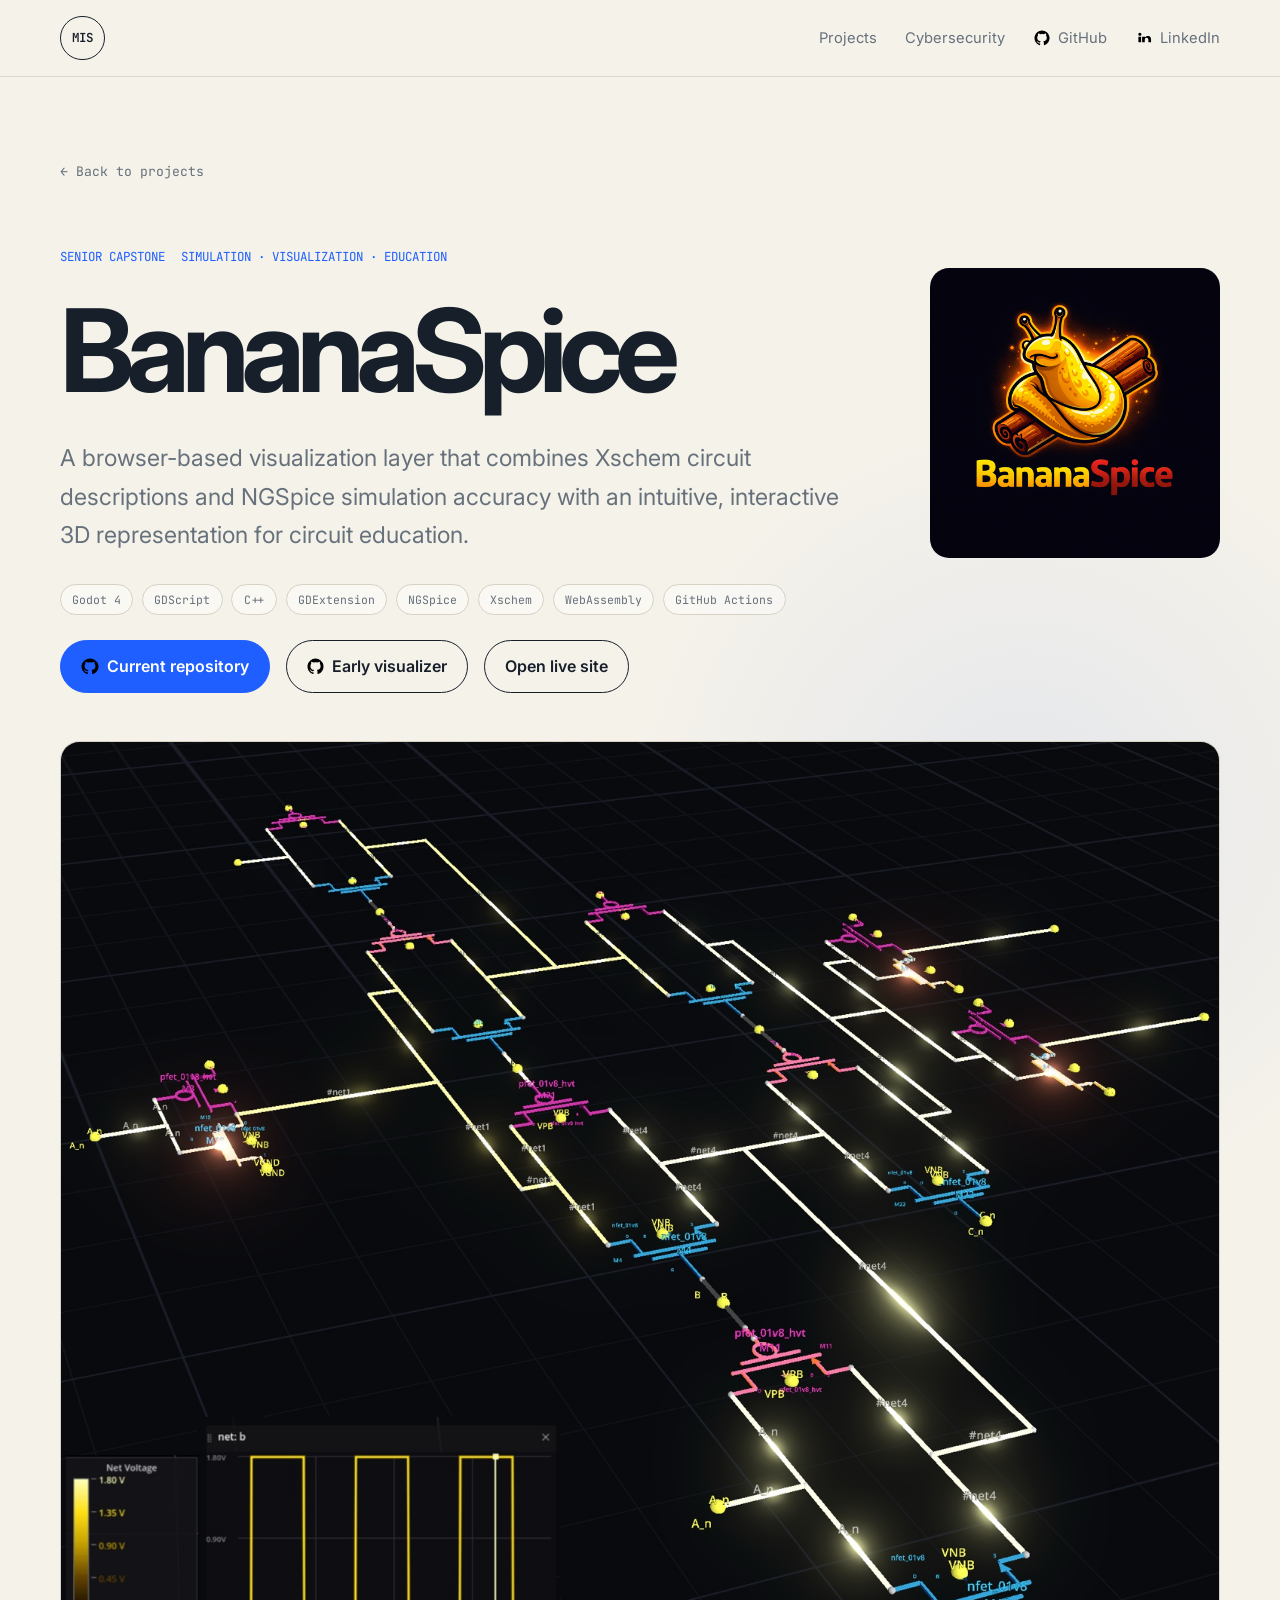
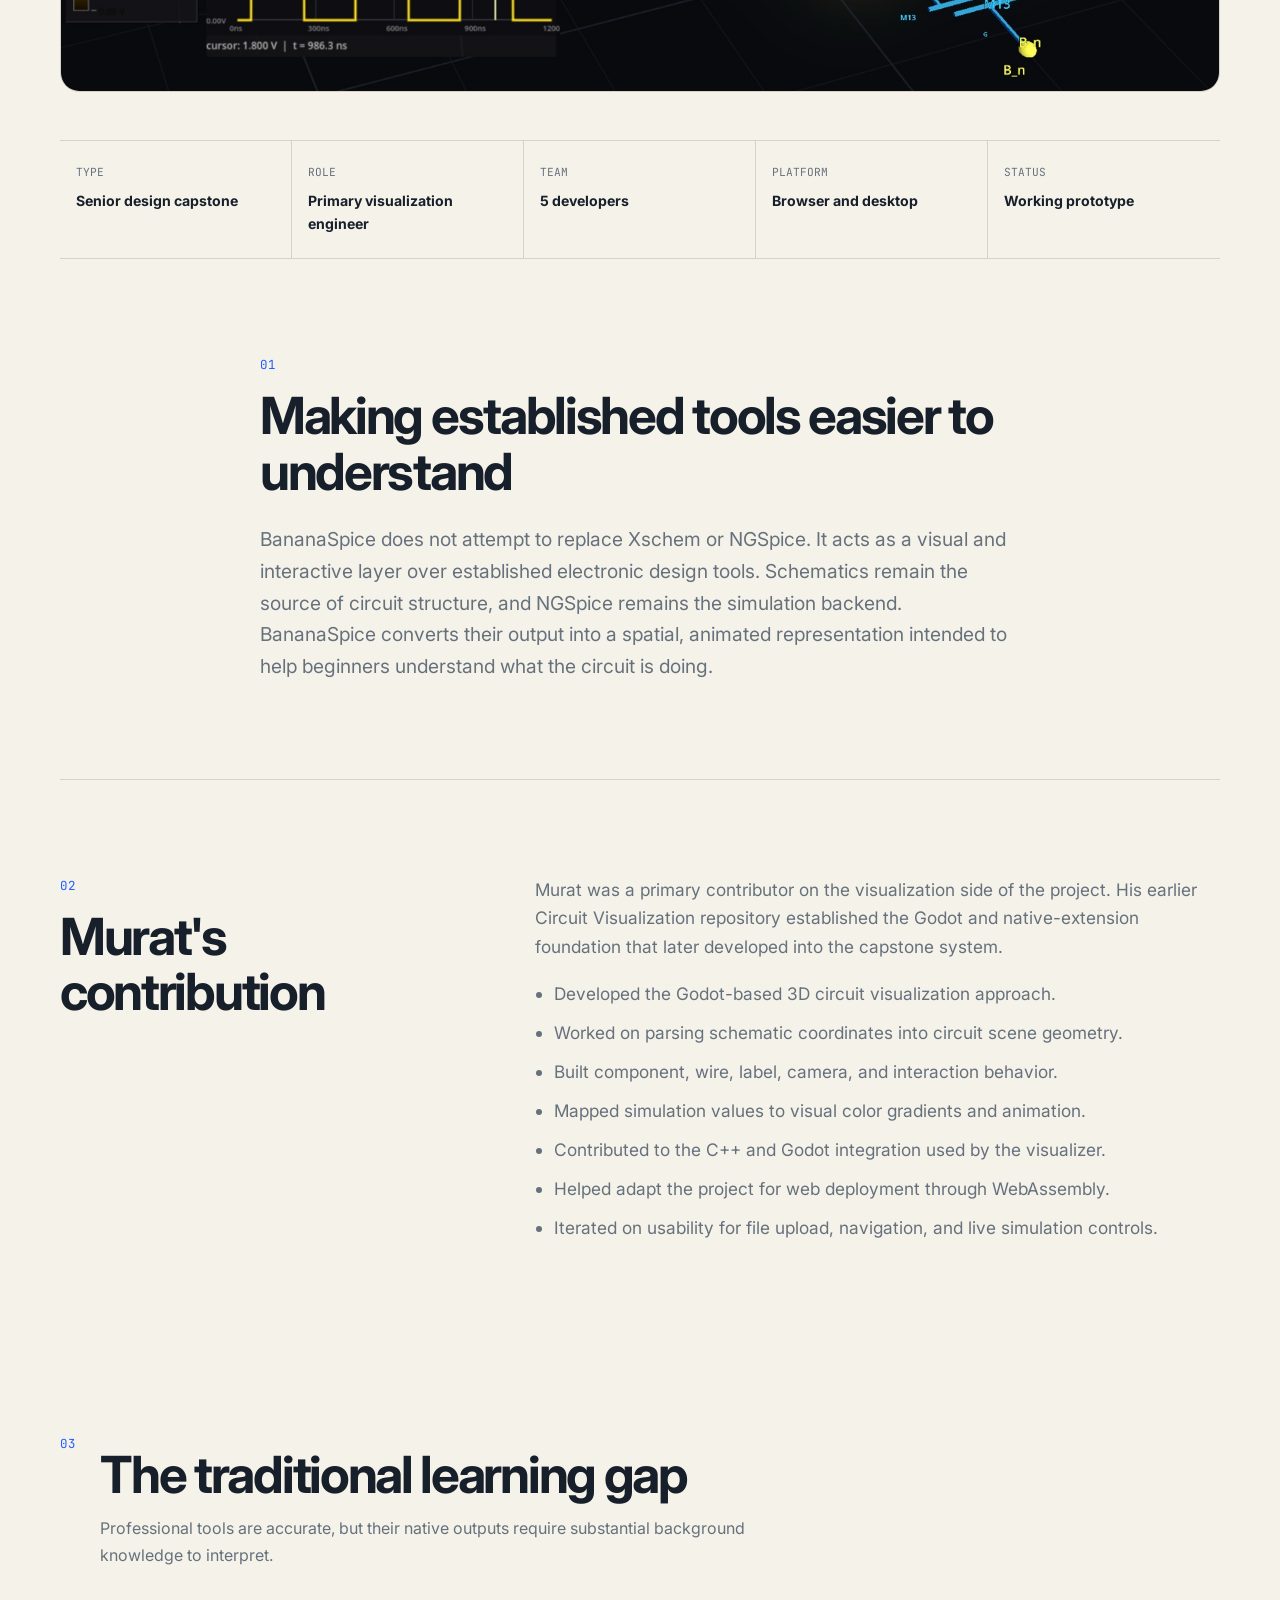
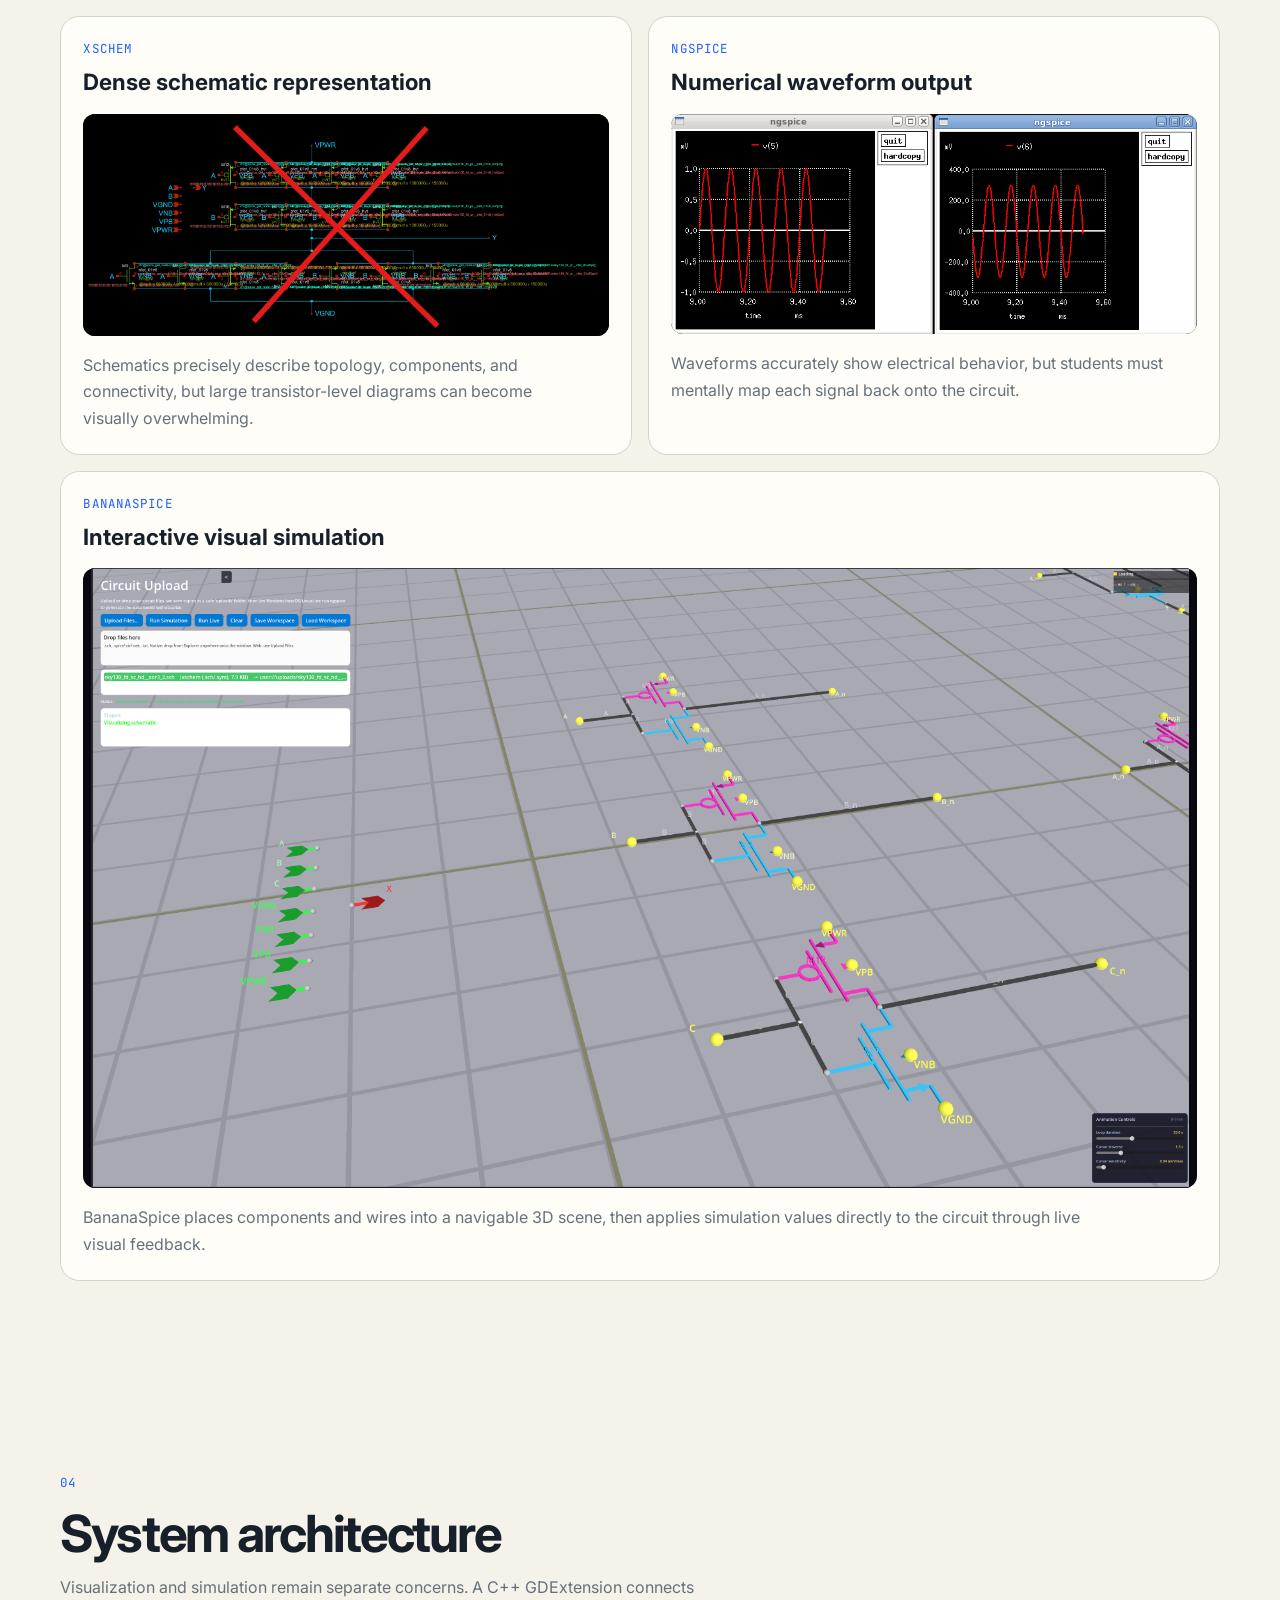
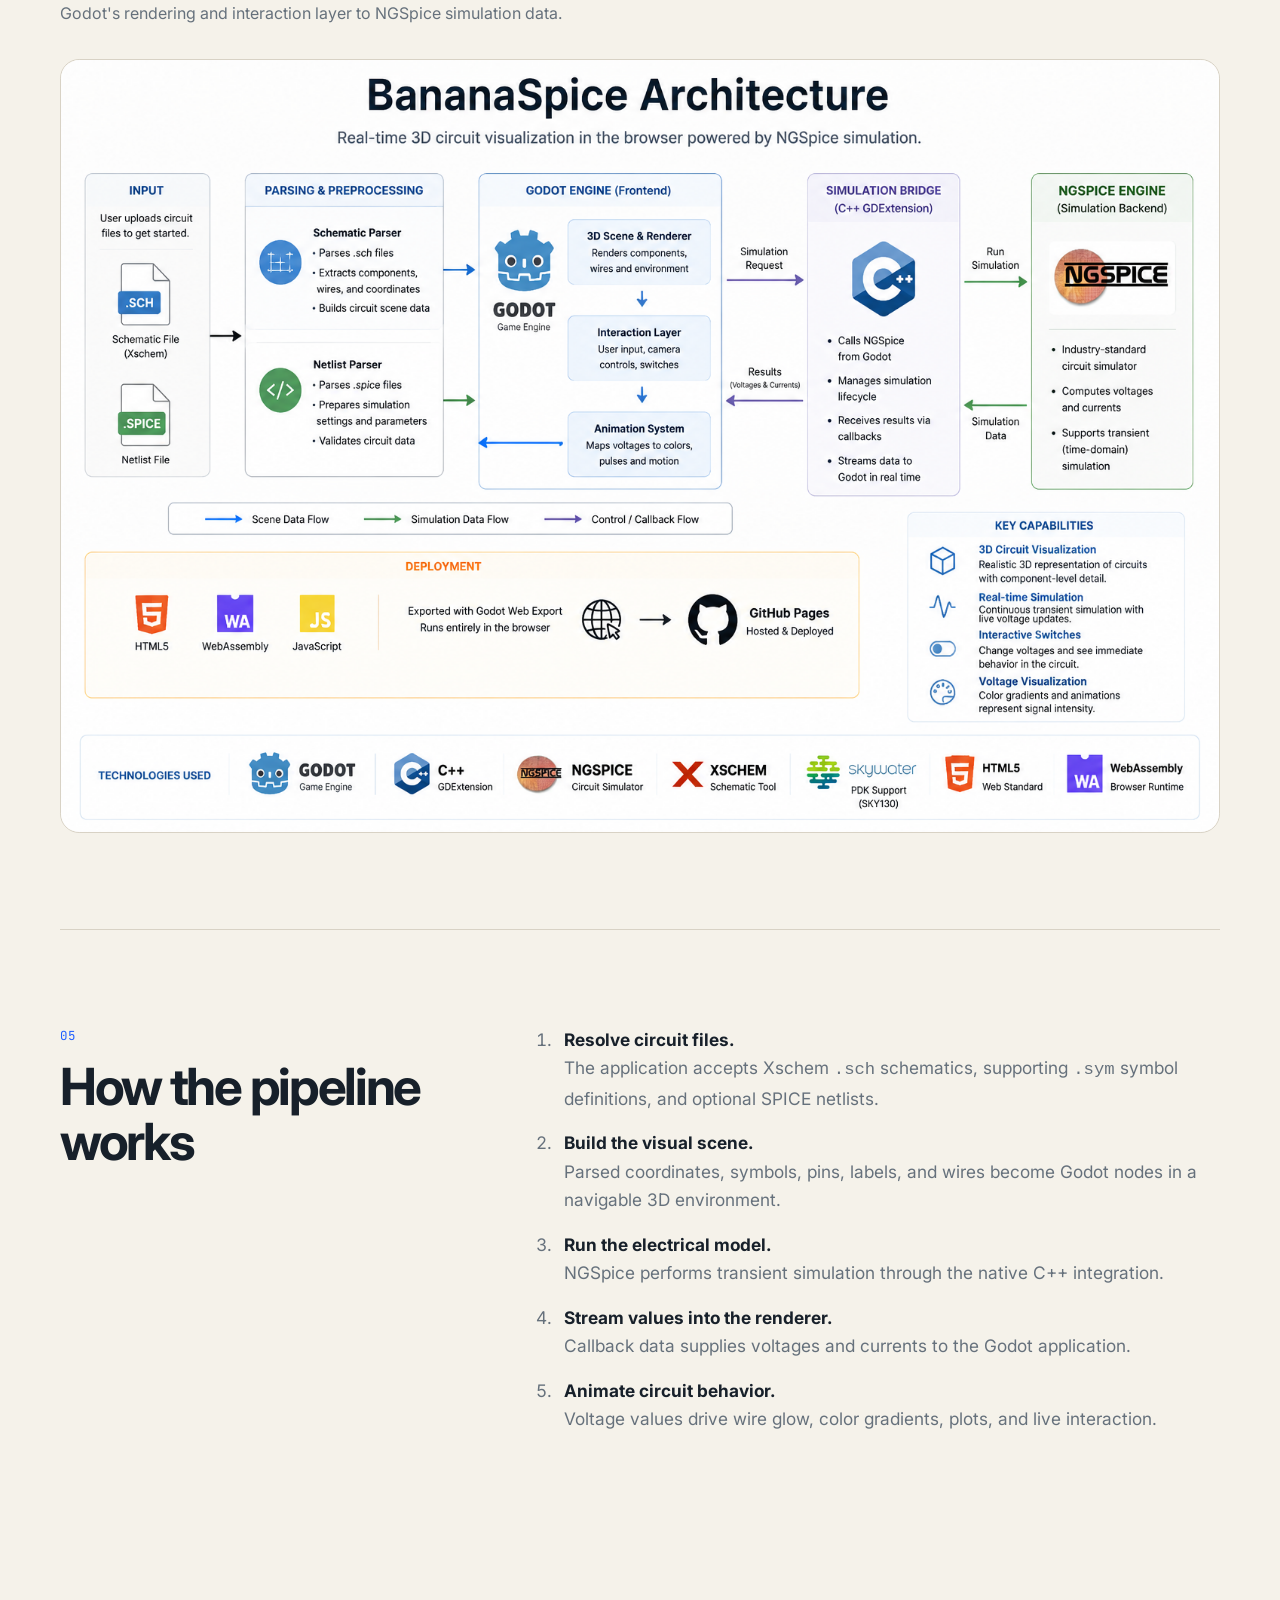
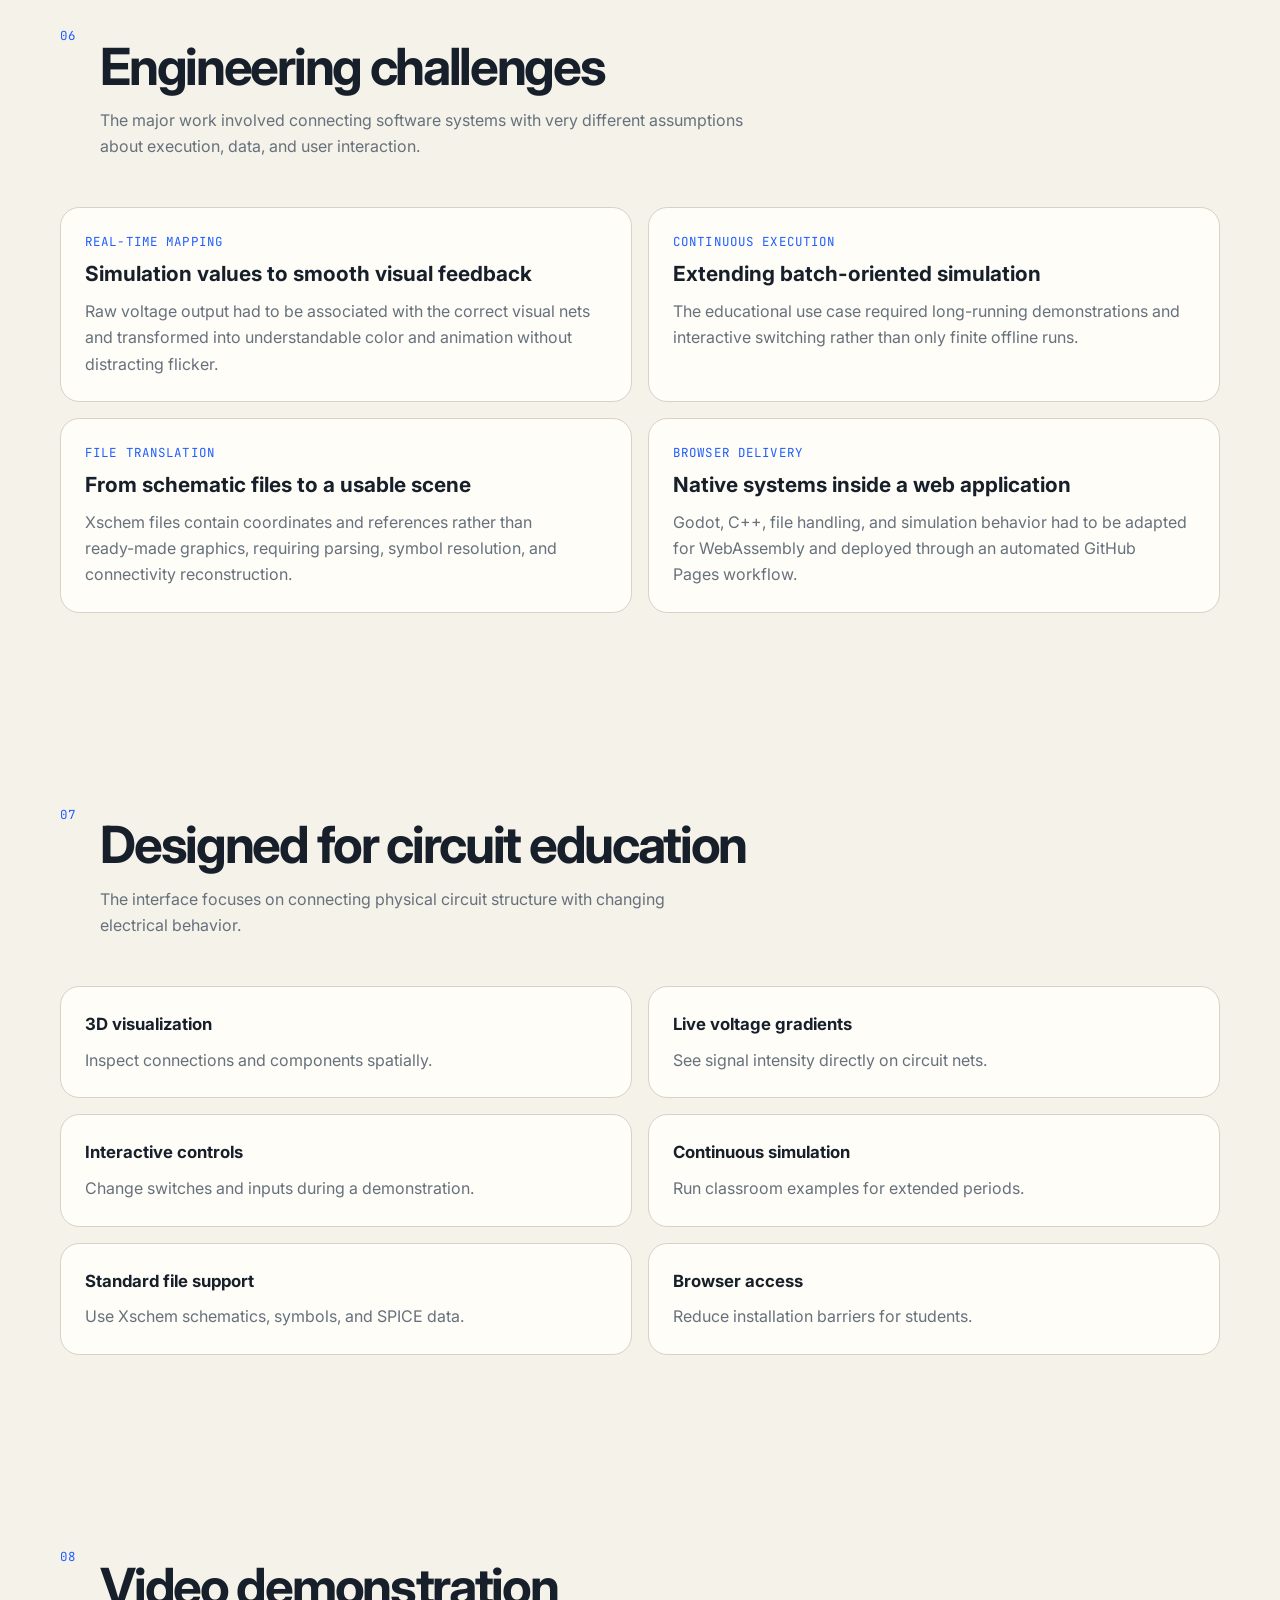
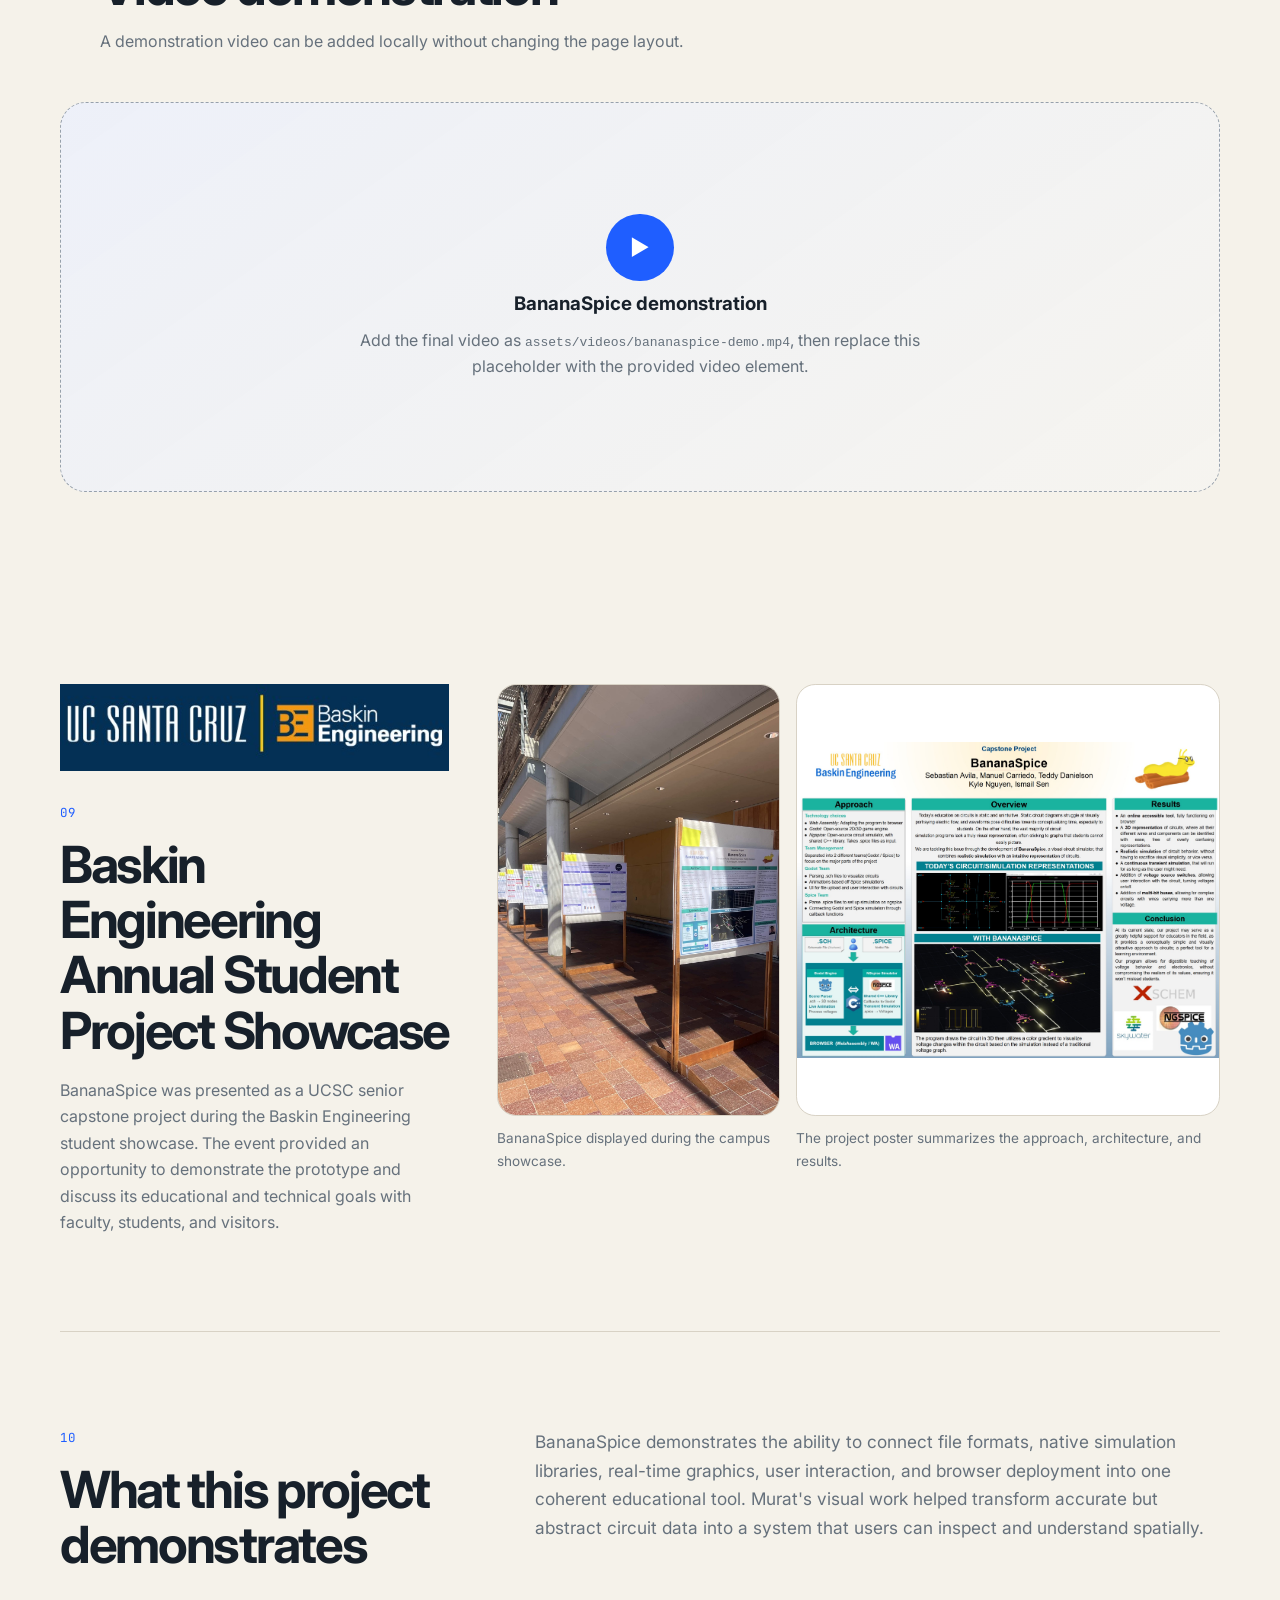
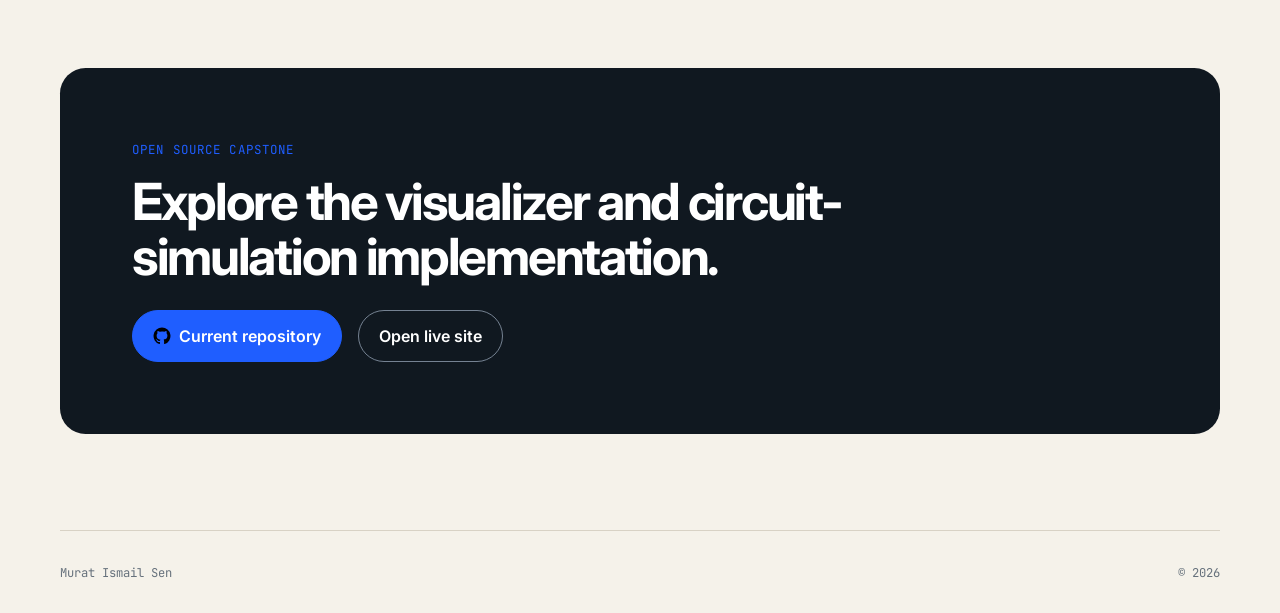
==== projects/bananaspice.html @ 5835a0b1 "Add files via upload" ====
<!DOCTYPE html>
<html lang="en">
<head>
  <meta charset="UTF-8" />
  <meta name="viewport" content="width=device-width, initial-scale=1.0" />
  <meta
    name="description"
    content="BananaSpice, a browser-based 3D circuit visualization and simulation platform developed with Godot, C++, Xschem, and NGSpice."
  />
  <title>BananaSpice | Murat Ismail Sen</title>

  <link rel="preconnect" href="https://fonts.googleapis.com" />
  <link rel="preconnect" href="https://fonts.gstatic.com" crossorigin />
  <link
    href="https://fonts.googleapis.com/css2?family=Inter:wght@400;500;600;700&family=JetBrains+Mono:wght@400;500&display=swap"
    rel="stylesheet"
  />

  <link rel="stylesheet" href="../assets/css/tokens.css" />
  <link rel="stylesheet" href="../assets/css/base.css" />
  <link rel="stylesheet" href="../assets/css/components.css" />
  <link rel="stylesheet" href="../assets/css/project.css" />
  <script src="../assets/js/main.js" defer></script>
</head>

<body>
  <header class="site-header">
    <nav class="nav container" aria-label="Primary navigation">
      <a class="brand" href="../index.html">MIS</a>
      <div class="nav-links static-links">
        <a href="../index.html#projects">Projects</a>
        <a href="cybersecurity.html">Cybersecurity</a>
        <a class="icon-link" href="https://github.com/ismilesen" target="_blank" rel="noreferrer">
          <img src="../assets/icons/github.svg" alt="" />
          <span>GitHub</span>
        </a>
        <a class="icon-link" href="https://www.linkedin.com/in/ismail-sen-361b0a310/" target="_blank" rel="noreferrer">
          <img src="../assets/icons/linkedin.svg" alt="" />
          <span>LinkedIn</span>
        </a>
      </div>
    </nav>
  </header>

  <main>
    <article>
      <header class="project-hero container">
        <a href="../index.html#projects" class="back-link">← Back to projects</a>

        <div class="project-kicker">
          <span>Senior Capstone</span>
          <span>Simulation · Visualization · Education</span>
        </div>

        <div class="banana-title-row">
          <div>
            <h1>BananaSpice</h1>
            <p class="project-lede">
              A browser-based visualization layer that combines Xschem circuit
              descriptions and NGSpice simulation accuracy with an intuitive,
              interactive 3D representation for circuit education.
            </p>
          </div>
          <img
            class="banana-logo"
            src="../assets/images/projects/bananaspice/app-logo.png"
            alt="BananaSpice application logo"
          />
        </div>

        <div class="tag-list">
          <span>Godot 4</span>
          <span>GDScript</span>
          <span>C++</span>
          <span>GDExtension</span>
          <span>NGSpice</span>
          <span>Xschem</span>
          <span>WebAssembly</span>
          <span>GitHub Actions</span>
        </div>

        <div class="project-actions">
          <a class="button button-primary icon-button" href="https://github.com/ismilesen/circuit-simulation" target="_blank" rel="noreferrer">
            <img src="../assets/icons/github.svg" alt="" />
            <span>Current repository</span>
          </a>
          <a class="button button-secondary icon-button" href="https://github.com/ismilesen/Circuit-Visualization" target="_blank" rel="noreferrer">
            <img src="../assets/icons/github.svg" alt="" />
            <span>Early visualizer</span>
          </a>
          <a class="button button-secondary" href="https://ismilesen.github.io/circuit-simulation/" target="_blank" rel="noreferrer">
            Open live site
          </a>
        </div>
      </header>

      <section class="container project-media-hero">
        <img
          class="case-study-hero-image banana-hero"
          src="../assets/images/projects/bananaspice/3d-simulation-live.jpeg"
          alt="BananaSpice rendering a complex circuit in 3D with illuminated voltage paths and a transient voltage graph"
        />
      </section>

      <section class="container metadata-strip" aria-label="Project metadata">
        <div><span>Type</span><strong>Senior design capstone</strong></div>
        <div><span>Role</span><strong>Primary visualization engineer</strong></div>
        <div><span>Team</span><strong>5 developers</strong></div>
        <div><span>Platform</span><strong>Browser and desktop</strong></div>
        <div><span>Status</span><strong>Working prototype</strong></div>
      </section>

      <section class="project-section container narrow">
        <p class="section-number">01</p>
        <h2>Making established tools easier to understand</h2>
        <p class="lead-paragraph">
          BananaSpice does not attempt to replace Xschem or NGSpice. It acts as a
          visual and interactive layer over established electronic design tools.
          Schematics remain the source of circuit structure, and NGSpice remains the
          simulation backend. BananaSpice converts their output into a spatial,
          animated representation intended to help beginners understand what the
          circuit is doing.
        </p>
      </section>

      <section class="project-section container split-section">
        <div>
          <p class="section-number">02</p>
          <h2>Murat's contribution</h2>
        </div>
        <div class="project-copy">
          <p>
            Murat was a primary contributor on the visualization side of the project.
            His earlier Circuit Visualization repository established the Godot and
            native-extension foundation that later developed into the capstone system.
          </p>
          <ul class="case-study-list">
            <li>Developed the Godot-based 3D circuit visualization approach.</li>
            <li>Worked on parsing schematic coordinates into circuit scene geometry.</li>
            <li>Built component, wire, label, camera, and interaction behavior.</li>
            <li>Mapped simulation values to visual color gradients and animation.</li>
            <li>Contributed to the C++ and Godot integration used by the visualizer.</li>
            <li>Helped adapt the project for web deployment through WebAssembly.</li>
            <li>Iterated on usability for file upload, navigation, and live simulation controls.</li>
          </ul>
        </div>
      </section>

      <section class="project-section container">
        <div class="section-heading">
          <p class="section-number">03</p>
          <div>
            <h2>The traditional learning gap</h2>
            <p class="section-summary">
              Professional tools are accurate, but their native outputs require
              substantial background knowledge to interpret.
            </p>
          </div>
        </div>

        <div class="comparison-grid">
          <article class="comparison-card">
            <p class="mono-label">Xschem</p>
            <h3>Dense schematic representation</h3>
            <img
              src="../assets/images/projects/bananaspice/xschem-comparison.jpg"
              alt="A dense Xschem transistor-level schematic crossed out to represent its difficulty for beginners"
            />
            <p>
              Schematics precisely describe topology, components, and connectivity,
              but large transistor-level diagrams can become visually overwhelming.
            </p>
          </article>

          <article class="comparison-card">
            <p class="mono-label">NGSpice</p>
            <h3>Numerical waveform output</h3>
            <img
              src="../assets/images/projects/bananaspice/ngspice-waveforms.png"
              alt="Traditional NGSpice transient waveform graphs"
            />
            <p>
              Waveforms accurately show electrical behavior, but students must mentally
              map each signal back onto the circuit.
            </p>
          </article>

          <article class="comparison-card comparison-card-wide">
            <p class="mono-label">BananaSpice</p>
            <h3>Interactive visual simulation</h3>
            <img
              src="../assets/images/projects/bananaspice/bananaspice-light-mode.png"
              alt="BananaSpice browser interface displaying a 3D transistor circuit with upload and animation controls"
            />
            <p>
              BananaSpice places components and wires into a navigable 3D scene, then
              applies simulation values directly to the circuit through live visual feedback.
            </p>
          </article>
        </div>
      </section>

      <section class="project-section container">
        <p class="section-number">04</p>
        <h2>System architecture</h2>
        <p class="section-summary">
          Visualization and simulation remain separate concerns. A C++ GDExtension
          connects Godot's rendering and interaction layer to NGSpice simulation data.
        </p>
        <img
          class="content-image architecture-image"
          src="../assets/images/projects/bananaspice/architecture.png"
          alt="BananaSpice architecture showing schematic and netlist parsing, Godot rendering, a C++ simulation bridge, NGSpice, and WebAssembly deployment"
        />
      </section>

      <section class="project-section container split-section">
        <div>
          <p class="section-number">05</p>
          <h2>How the pipeline works</h2>
        </div>
        <div class="project-copy">
          <ol class="numbered-flow">
            <li>
              <strong>Resolve circuit files.</strong>
              The application accepts Xschem <code>.sch</code> schematics, supporting
              <code>.sym</code> symbol definitions, and optional SPICE netlists.
            </li>
            <li>
              <strong>Build the visual scene.</strong>
              Parsed coordinates, symbols, pins, labels, and wires become Godot nodes
              in a navigable 3D environment.
            </li>
            <li>
              <strong>Run the electrical model.</strong>
              NGSpice performs transient simulation through the native C++ integration.
            </li>
            <li>
              <strong>Stream values into the renderer.</strong>
              Callback data supplies voltages and currents to the Godot application.
            </li>
            <li>
              <strong>Animate circuit behavior.</strong>
              Voltage values drive wire glow, color gradients, plots, and live interaction.
            </li>
          </ol>
        </div>
      </section>

      <section class="project-section container">
        <div class="section-heading">
          <p class="section-number">06</p>
          <div>
            <h2>Engineering challenges</h2>
            <p class="section-summary">
              The major work involved connecting software systems with very different
              assumptions about execution, data, and user interaction.
            </p>
          </div>
        </div>

        <div class="challenge-grid">
          <article>
            <p class="mono-label">Real-time mapping</p>
            <h3>Simulation values to smooth visual feedback</h3>
            <p>
              Raw voltage output had to be associated with the correct visual nets and
              transformed into understandable color and animation without distracting flicker.
            </p>
          </article>
          <article>
            <p class="mono-label">Continuous execution</p>
            <h3>Extending batch-oriented simulation</h3>
            <p>
              The educational use case required long-running demonstrations and
              interactive switching rather than only finite offline runs.
            </p>
          </article>
          <article>
            <p class="mono-label">File translation</p>
            <h3>From schematic files to a usable scene</h3>
            <p>
              Xschem files contain coordinates and references rather than ready-made
              graphics, requiring parsing, symbol resolution, and connectivity reconstruction.
            </p>
          </article>
          <article>
            <p class="mono-label">Browser delivery</p>
            <h3>Native systems inside a web application</h3>
            <p>
              Godot, C++, file handling, and simulation behavior had to be adapted for
              WebAssembly and deployed through an automated GitHub Pages workflow.
            </p>
          </article>
        </div>
      </section>

      <section class="project-section container">
        <div class="section-heading">
          <p class="section-number">07</p>
          <div>
            <h2>Designed for circuit education</h2>
            <p class="section-summary">
              The interface focuses on connecting physical circuit structure with
              changing electrical behavior.
            </p>
          </div>
        </div>

        <div class="result-grid">
          <article><strong>3D visualization</strong><span>Inspect connections and components spatially.</span></article>
          <article><strong>Live voltage gradients</strong><span>See signal intensity directly on circuit nets.</span></article>
          <article><strong>Interactive controls</strong><span>Change switches and inputs during a demonstration.</span></article>
          <article><strong>Continuous simulation</strong><span>Run classroom examples for extended periods.</span></article>
          <article><strong>Standard file support</strong><span>Use Xschem schematics, symbols, and SPICE data.</span></article>
          <article><strong>Browser access</strong><span>Reduce installation barriers for students.</span></article>
        </div>
      </section>

      <section class="project-section container">
        <div class="section-heading">
          <p class="section-number">08</p>
          <div>
            <h2>Video demonstration</h2>
            <p class="section-summary">
              A demonstration video can be added locally without changing the page layout.
            </p>
          </div>
        </div>

        <div class="video-placeholder" role="group" aria-label="Video demonstration placeholder">
          <span class="video-play" aria-hidden="true">▶</span>
          <h3>BananaSpice demonstration</h3>
          <p>
            Add the final video as
            <code>assets/videos/bananaspice-demo.mp4</code>, then replace this placeholder
            with the provided video element.
          </p>
        </div>
      </section>

      <section class="project-section container">
        <div class="showcase-layout">
          <div class="showcase-copy">
            <img
              class="baskin-logo"
              src="../assets/images/projects/bananaspice/baskin-engineering-logo.jpg"
              alt="UC Santa Cruz Baskin Engineering logo"
            />
            <p class="section-number">09</p>
            <h2>Baskin Engineering Annual Student Project Showcase</h2>
            <p>
              BananaSpice was presented as a UCSC senior capstone project during the
              Baskin Engineering student showcase. The event provided an opportunity
              to demonstrate the prototype and discuss its educational and technical
              goals with faculty, students, and visitors.
            </p>
          </div>

          <div class="showcase-gallery">
            <figure>
              <img
                src="../assets/images/projects/bananaspice/showcase-event.jpeg"
                alt="BananaSpice poster displayed at the Baskin Engineering Annual Student Project Showcase"
              />
              <figcaption>BananaSpice displayed during the campus showcase.</figcaption>
            </figure>
            <figure>
              <img
                src="../assets/images/projects/bananaspice/project-poster.jpg"
                alt="BananaSpice senior capstone project poster"
              />
              <figcaption>The project poster summarizes the approach, architecture, and results.</figcaption>
            </figure>
          </div>
        </div>
      </section>

      <section class="project-section container split-section">
        <div>
          <p class="section-number">10</p>
          <h2>What this project demonstrates</h2>
        </div>
        <div class="project-copy">
          <p>
            BananaSpice demonstrates the ability to connect file formats, native
            simulation libraries, real-time graphics, user interaction, and browser
            deployment into one coherent educational tool. Murat's visual work helped
            transform accurate but abstract circuit data into a system that users can
            inspect and understand spatially.
          </p>
        </div>
      </section>

      <section class="project-footer-cta container">
        <p class="mono-label">Open source capstone</p>
        <h2>Explore the visualizer and circuit-simulation implementation.</h2>
        <div class="project-actions">
          <a class="button button-primary icon-button" href="https://github.com/ismilesen/circuit-simulation" target="_blank" rel="noreferrer">
            <img src="../assets/icons/github.svg" alt="" />
            <span>Current repository</span>
          </a>
          <a class="button button-outline-light" href="https://ismilesen.github.io/circuit-simulation/" target="_blank" rel="noreferrer">
            Open live site
          </a>
        </div>
      </section>
    </article>
  </main>

  <footer class="footer container">
    <p>Murat Ismail Sen</p>
    <p id="copyright"></p>
  </footer>
</body>
</html>
---- assets/css/tokens.css ----
:root {
  --color-bg: #f5f2ea;
  --color-surface: #fffdf8;
  --color-surface-dark: #101820;
  --color-text: #17202a;
  --color-muted: #66717c;
  --color-border: #d8d2c5;
  --color-accent: #1f5eff;
  --color-accent-soft: #dfe8ff;
  --color-success: #79f2c0;

  --font-sans: "Inter", sans-serif;
  --font-mono: "JetBrains Mono", monospace;

  --space-1: 0.5rem;
  --space-2: 0.75rem;
  --space-3: 1rem;
  --space-4: 1.5rem;
  --space-5: 2rem;
  --space-6: 3rem;
  --space-7: 4.5rem;
  --space-8: 7rem;

  --radius-small: 0.75rem;
  --radius-medium: 1.2rem;
  --radius-large: 1.6rem;
  --radius-pill: 999px;

  --shadow-soft: 0 25px 70px rgba(16, 24, 32, 0.14);
  --max-width: 1160px;
  --content-width: 760px;
}
---- assets/css/base.css ----
* {
  box-sizing: border-box;
  margin: 0;
  padding: 0;
}

html {
  scroll-behavior: smooth;
}

body {
  background:
    radial-gradient(circle at 80% 8%, rgba(31, 94, 255, 0.08), transparent 25rem),
    var(--color-bg);
  color: var(--color-text);
  font-family: var(--font-sans);
  line-height: 1.65;
}

img {
  display: block;
  max-width: 100%;
}

a {
  color: inherit;
  text-decoration: none;
}

button {
  color: inherit;
  font: inherit;
}

.container {
  width: min(calc(100% - 2rem), var(--max-width));
  margin-inline: auto;
}

.narrow {
  max-width: var(--content-width);
}

.section {
  padding-block: var(--space-8);
  scroll-margin-top: 5rem;
}

h1,
h2,
h3 {
  line-height: 1.08;
}

h2 {
  font-size: clamp(2rem, 4vw, 3.4rem);
  letter-spacing: -0.045em;
}

p {
  text-wrap: pretty;
}

@media (max-width: 650px) {
  .section {
    padding-block: 5rem;
  }
}
---- assets/css/components.css ----
.site-header {
  position: sticky;
  top: 0;
  z-index: 100;
  border-bottom: 1px solid rgba(216, 210, 197, 0.8);
  background: rgba(245, 242, 234, 0.9);
  backdrop-filter: blur(16px);
}

.nav {
  min-height: 4.75rem;
  display: flex;
  align-items: center;
  justify-content: space-between;
}

.brand {
  display: grid;
  width: 2.8rem;
  height: 2.8rem;
  place-items: center;
  border: 1px solid var(--color-text);
  border-radius: 50%;
  font-family: var(--font-mono);
  font-size: 0.78rem;
  font-weight: 600;
}

.nav-links {
  display: flex;
  align-items: center;
  gap: 1.8rem;
  color: var(--color-muted);
  font-size: 0.92rem;
}

.nav-links a,
.profile-links a,
.text-link {
  transition: color 160ms ease;
}

.nav-links a:hover,
.profile-links a:hover,
.text-link:hover {
  color: var(--color-accent);
}

.nav-toggle {
  display: none;
  border: 0;
  background: transparent;
  cursor: pointer;
}

.nav-toggle span {
  display: block;
  width: 1.5rem;
  height: 2px;
  margin: 0.35rem;
  background: var(--color-text);
}

.button {
  min-height: 3rem;
  display: inline-flex;
  align-items: center;
  justify-content: center;
  border: 1px solid var(--color-border);
  border-radius: var(--radius-pill);
  padding: 0.75rem 1.25rem;
  font-weight: 600;
  transition: transform 160ms ease, background 160ms ease;
}

.button:hover {
  transform: translateY(-2px);
}

.button-primary {
  border-color: var(--color-accent);
  background: var(--color-accent);
  color: white;
}

.button-secondary {
  border-color: var(--color-text);
}

.button-light {
  border-color: white;
  background: white;
  color: var(--color-surface-dark);
}

.button-outline-light {
  border-color: #758292;
  color: white;
}

.section-heading {
  display: flex;
  align-items: flex-start;
  gap: var(--space-4);
  margin-bottom: var(--space-6);
}

.section-number,
.eyebrow,
.mono-label {
  color: var(--color-accent);
  font-family: var(--font-mono);
  font-size: 0.78rem;
  letter-spacing: 0.09em;
  text-transform: uppercase;
}

.section-number.light {
  color: #79a0ff;
}

.section-summary {
  max-width: 660px;
  margin-top: 0.8rem;
  color: var(--color-muted);
}

.tag-list {
  display: flex;
  flex-wrap: wrap;
  gap: 0.55rem;
}

.tag-list span {
  border: 1px solid var(--color-border);
  border-radius: var(--radius-pill);
  padding: 0.32rem 0.7rem;
  background: rgba(255,255,255,0.4);
  color: var(--color-muted);
  font-family: var(--font-mono);
  font-size: 0.72rem;
}

.footer {
  display: flex;
  justify-content: space-between;
  gap: 1rem;
  border-top: 1px solid var(--color-border);
  padding-block: 2rem;
  color: var(--color-muted);
  font-family: var(--font-mono);
  font-size: 0.76rem;
}

@media (max-width: 650px) {
  .nav-toggle {
    display: block;
  }

  .nav-links:not(.static-links) {
    position: absolute;
    top: 4.75rem;
    right: 1rem;
    left: 1rem;
    display: none;
    flex-direction: column;
    align-items: stretch;
    border: 1px solid var(--color-border);
    border-radius: 1rem;
    background: var(--color-surface);
    padding: 1rem;
    box-shadow: var(--shadow-soft);
  }

  .nav-links.open {
    display: flex;
  }

  .static-links {
    gap: 1rem;
    font-size: 0.8rem;
  }

  .footer {
    flex-direction: column;
  }
}

.icon-link,
.icon-button {
  display: inline-flex;
  align-items: center;
  gap: 0.5rem;
}

.icon-link img,
.icon-button img {
  width: 1rem;
  height: 1rem;
}

.icon-button img {
  width: 1.1rem;
  height: 1.1rem;
}
---- assets/css/project.css ----
.project-hero {
  padding-block: 5rem 3rem;
}

.back-link {
  color: var(--color-muted);
  font-family: var(--font-mono);
  font-size: 0.82rem;
}

.project-kicker {
  display: flex;
  gap: 1rem;
  margin-top: 4rem;
  color: var(--color-accent);
  font-family: var(--font-mono);
  font-size: 0.78rem;
  text-transform: uppercase;
}

.project-hero h1 {
  max-width: 900px;
  margin-top: 1rem;
  font-size: clamp(3.5rem, 9vw, 7.5rem);
  letter-spacing: -0.07em;
}

.project-lede {
  max-width: 780px;
  margin-top: 1.7rem;
  color: var(--color-muted);
  font-size: clamp(1.1rem, 2.4vw, 1.45rem);
}

.project-hero .tag-list,
.project-actions {
  margin-top: 1.6rem;
}

.project-actions {
  display: flex;
  flex-wrap: wrap;
  gap: 1rem;
}

.project-media-hero {
  padding-bottom: 3rem;
}

.media-placeholder {
  min-height: 520px;
  display: grid;
  place-content: center;
  gap: 0.5rem;
  border-radius: var(--radius-large);
  background: linear-gradient(145deg, rgba(31,94,255,0.95), rgba(16,24,32,0.97));
  color: white;
  text-align: center;
}

.media-placeholder span {
  color: #b9c4cf;
  font-family: var(--font-mono);
  font-size: 0.76rem;
}

.metadata-strip {
  display: grid;
  grid-template-columns: repeat(5, 1fr);
  border-top: 1px solid var(--color-border);
  border-bottom: 1px solid var(--color-border);
}

.metadata-strip div {
  padding: 1.4rem 1rem;
  border-right: 1px solid var(--color-border);
}

.metadata-strip div:last-child {
  border-right: 0;
}

.metadata-strip span {
  display: block;
  color: var(--color-muted);
  font-family: var(--font-mono);
  font-size: 0.7rem;
  text-transform: uppercase;
}

.metadata-strip strong {
  display: block;
  margin-top: 0.45rem;
  font-size: 0.88rem;
}

.project-section {
  padding-block: 6rem;
}

.project-section h2 {
  margin-top: 0.8rem;
}

.lead-paragraph {
  margin-top: 1.6rem;
  color: var(--color-muted);
  font-size: 1.2rem;
}

.split-section {
  display: grid;
  grid-template-columns: 0.75fr 1.25fr;
  gap: 4rem;
  border-top: 1px solid var(--color-border);
}

.project-copy {
  color: var(--color-muted);
  font-size: 1.08rem;
}

.diagram-placeholder {
  display: flex;
  align-items: center;
  justify-content: center;
  gap: 1.5rem;
  min-height: 260px;
  margin-top: 2rem;
  border: 1px solid var(--color-border);
  border-radius: var(--radius-medium);
  background: var(--color-surface);
}

.diagram-placeholder span {
  border: 1px solid var(--color-border);
  border-radius: var(--radius-small);
  padding: 1rem 1.3rem;
  background: white;
  font-family: var(--font-mono);
  font-size: 0.8rem;
}

.diagram-placeholder i {
  color: var(--color-accent);
  font-style: normal;
}

.gallery-grid {
  display: grid;
  grid-template-columns: repeat(2, 1fr);
  gap: 1rem;
}

.gallery-placeholder {
  min-height: 320px;
  display: grid;
  place-items: center;
  border-radius: var(--radius-medium);
  background: #e7e2d7;
  color: var(--color-muted);
  font-family: var(--font-mono);
}

.gallery-grid figcaption {
  margin-top: 0.8rem;
  color: var(--color-muted);
  font-size: 0.88rem;
}

.challenge-list {
  display: grid;
  gap: 1rem;
}

.challenge-list article {
  border: 1px solid var(--color-border);
  border-radius: var(--radius-medium);
  background: var(--color-surface);
  padding: 1.6rem;
}

.challenge-list h3 {
  margin-top: 0.7rem;
  font-size: 1.35rem;
}

.challenge-list article > p:last-child {
  margin-top: 0.7rem;
  color: var(--color-muted);
}

.project-footer-cta {
  margin-bottom: 6rem;
  border-radius: var(--radius-large);
  background: var(--color-surface-dark);
  color: white;
  padding: clamp(2rem, 6vw, 4.5rem);
}

.project-footer-cta h2 {
  max-width: 720px;
  margin: 0.8rem 0 1.6rem;
}

@media (max-width: 800px) {
  .metadata-strip {
    grid-template-columns: repeat(2, 1fr);
  }

  .metadata-strip div {
    border-bottom: 1px solid var(--color-border);
  }

  .split-section,
  .gallery-grid {
    grid-template-columns: 1fr;
  }

  .media-placeholder {
    min-height: 360px;
  }
}

@media (max-width: 520px) {
  .metadata-strip {
    grid-template-columns: 1fr;
  }

  .diagram-placeholder {
    flex-direction: column;
  }

  .diagram-placeholder i {
    transform: rotate(90deg);
  }
}

.case-study-hero-image,
.content-image,
.gallery-image {
  width: 100%;
  border: 1px solid var(--color-border);
  border-radius: var(--radius-medium);
  background: var(--color-surface);
}

.case-study-hero-image {
  max-height: 620px;
  object-fit: contain;
  padding: 1.5rem;
}

.content-image {
  margin-top: 2rem;
}

.compact-image {
  margin-top: 0;
}

.gallery-image {
  aspect-ratio: 16 / 10;
  object-fit: contain;
}

.image-caption {
  max-width: 780px;
  margin-top: 1rem;
  color: var(--color-muted);
  font-size: 0.9rem;
}

.case-study-list {
  margin-top: 1.2rem;
  padding-left: 1.2rem;
}

.case-study-list li + li {
  margin-top: 0.65rem;
}

.branding-section {
  display: grid;
  grid-template-columns: 1fr minmax(240px, 420px);
  align-items: center;
  gap: 3rem;
  border-top: 1px solid var(--color-border);
}

.brand-image {
  width: 100%;
  border: 1px solid var(--color-border);
  border-radius: var(--radius-medium);
  background: var(--color-surface);
  object-fit: contain;
}

.gallery-image {
  background: #e9edf2;
  padding: 0.75rem;
  box-shadow: 0 18px 45px rgba(16, 24, 32, 0.1);
}

@media (max-width: 800px) {
  .branding-section {
    grid-template-columns: 1fr;
  }
}

.living-world-hero{max-height:none;padding:0;object-fit:cover}.research-grid{display:grid;grid-template-columns:repeat(3,1fr);gap:1rem}.research-grid article{min-height:180px;border:1px solid var(--color-border);border-radius:var(--radius-medium);background:var(--color-surface);padding:1.5rem}.research-grid span{color:var(--color-accent);font-family:var(--font-mono);font-size:.75rem}.research-grid p{margin-top:1rem;font-size:1.05rem}.pipeline{display:flex;align-items:stretch;gap:.75rem;margin-top:2rem;overflow-x:auto;padding-bottom:.5rem}.pipeline>span{align-self:center;color:var(--color-accent);font-size:1.4rem}.pipeline-node{min-width:150px;display:grid;place-content:center;border:1px solid var(--color-border);border-radius:var(--radius-small);background:var(--color-surface);padding:1.1rem;text-align:center;font-family:var(--font-mono);font-size:.78rem}.pipeline-node-wide{min-width:260px}.pipeline-node small{display:block;margin-top:.55rem;color:var(--color-muted);font-family:var(--font-sans);line-height:1.45}.single-feature-figure figcaption,.sequence-grid figcaption{margin-top:.8rem;color:var(--color-muted);font-size:.88rem}.sequence-grid{display:grid;grid-template-columns:repeat(3,1fr);gap:1rem}.sequence-grid img{width:100%;height:100%;max-height:460px;object-fit:cover;object-position:top;border:1px solid var(--color-border);border-radius:var(--radius-medium);background:var(--color-surface)}@media(max-width:900px){.research-grid{grid-template-columns:repeat(2,1fr)}.sequence-grid{grid-template-columns:1fr}.sequence-grid img{max-height:none}}@media(max-width:600px){.research-grid{grid-template-columns:1fr}}

.banana-title-row {
  display: grid;
  grid-template-columns: minmax(0, 1fr) minmax(180px, 290px);
  align-items: center;
  gap: 2.5rem;
}

.banana-logo {
  width: 100%;
  border-radius: var(--radius-medium);
  background: #05040d;
}

.banana-hero {
  max-height: none;
  padding: 0;
  object-fit: cover;
}

.comparison-grid {
  display: grid;
  grid-template-columns: repeat(2, 1fr);
  gap: 1rem;
}

.comparison-card {
  border: 1px solid var(--color-border);
  border-radius: var(--radius-medium);
  background: var(--color-surface);
  padding: 1.4rem;
}

.comparison-card-wide {
  grid-column: 1 / -1;
}

.comparison-card h3 {
  margin-top: 0.65rem;
  font-size: 1.4rem;
}

.comparison-card img {
  width: 100%;
  max-height: 420px;
  margin-top: 1.2rem;
  border-radius: var(--radius-small);
  object-fit: contain;
  background: #08090e;
}

.comparison-card-wide img {
  max-height: 620px;
}

.comparison-card > p:last-child {
  margin-top: 1rem;
  color: var(--color-muted);
}

.architecture-image {
  padding: 0;
  background: white;
}

.numbered-flow {
  display: grid;
  gap: 1rem;
  padding-left: 1.4rem;
}

.numbered-flow li {
  padding-left: 0.4rem;
}

.numbered-flow strong {
  display: block;
  color: var(--color-text);
}

.challenge-grid,
.result-grid {
  display: grid;
  grid-template-columns: repeat(2, 1fr);
  gap: 1rem;
}

.challenge-grid article,
.result-grid article {
  border: 1px solid var(--color-border);
  border-radius: var(--radius-medium);
  background: var(--color-surface);
  padding: 1.5rem;
}

.challenge-grid h3 {
  margin-top: 0.65rem;
  font-size: 1.3rem;
}

.challenge-grid article > p:last-child {
  margin-top: 0.75rem;
  color: var(--color-muted);
}

.result-grid article {
  display: grid;
  gap: 0.5rem;
}

.result-grid strong {
  font-size: 1.05rem;
}

.result-grid span {
  color: var(--color-muted);
}

.video-placeholder {
  min-height: 390px;
  display: grid;
  place-content: center;
  justify-items: center;
  gap: 0.8rem;
  border: 1px dashed #97a1ac;
  border-radius: var(--radius-large);
  background:
    linear-gradient(145deg, rgba(31, 94, 255, 0.08), rgba(16, 24, 32, 0.04)),
    var(--color-surface);
  padding: 2rem;
  text-align: center;
}

.video-placeholder p {
  max-width: 620px;
  color: var(--color-muted);
}

.video-play {
  display: grid;
  width: 4.2rem;
  height: 4.2rem;
  place-items: center;
  border-radius: 50%;
  background: var(--color-accent);
  color: white;
  font-size: 1.35rem;
}

.showcase-layout {
  display: grid;
  grid-template-columns: 0.7fr 1.3fr;
  gap: 3rem;
  align-items: start;
}

.baskin-logo {
  width: min(100%, 420px);
  margin-bottom: 2rem;
}

.showcase-copy p:not(.section-number) {
  margin-top: 1.2rem;
  color: var(--color-muted);
}

.showcase-gallery {
  display: grid;
  grid-template-columns: 0.8fr 1.2fr;
  gap: 1rem;
}

.showcase-gallery img {
  width: 100%;
  height: 100%;
  max-height: 620px;
  border: 1px solid var(--color-border);
  border-radius: var(--radius-medium);
  object-fit: cover;
}

.showcase-gallery figure:last-child img {
  object-fit: contain;
  background: white;
}

.showcase-gallery figcaption {
  margin-top: 0.7rem;
  color: var(--color-muted);
  font-size: 0.85rem;
}

@media (max-width: 900px) {
  .banana-title-row,
  .showcase-layout {
    grid-template-columns: 1fr;
  }

  .banana-logo {
    max-width: 320px;
  }

  .showcase-gallery {
    grid-template-columns: 1fr;
  }
}

@media (max-width: 700px) {
  .comparison-grid,
  .challenge-grid,
  .result-grid {
    grid-template-columns: 1fr;
  }

  .comparison-card-wide {
    grid-column: auto;
  }
}


.single-media-card {
  border: 1px solid var(--color-border);
  border-radius: var(--radius-large);
  background: var(--color-surface);
  overflow: hidden;
}

.single-media-card img {
  display: block;
  width: 100%;
  max-height: 760px;
  object-fit: contain;
  background: #151515;
}

.single-media-card figcaption {
  padding: 1rem 1.2rem;
  color: var(--color-muted);
  font-size: 0.9rem;
}

.pipeline-stage-list {
  display: grid;
  gap: 1.5rem;
}

.pipeline-stage {
  display: grid;
  grid-template-columns: minmax(280px, 0.72fr) minmax(0, 1.28fr);
  gap: 1.5rem;
  align-items: center;
  border: 1px solid var(--color-border);
  border-radius: var(--radius-large);
  background: var(--color-surface);
  padding: 1.25rem;
}

.pipeline-stage.stage-reverse .stage-copy {
  order: 2;
}

.pipeline-stage img {
  width: 100%;
  max-height: 620px;
  border-radius: var(--radius-medium);
  object-fit: contain;
  background: #1d1d1d;
}

.stage-copy {
  padding: 0.5rem;
}

.stage-copy h3 {
  margin-top: 0.6rem;
  font-size: clamp(1.35rem, 2vw, 1.9rem);
}

.stage-copy > p:last-child {
  margin-top: 1rem;
  color: var(--color-muted);
}

.stage-index {
  display: inline-grid;
  width: 2.4rem;
  height: 2.4rem;
  place-items: center;
  margin-bottom: 1rem;
  border-radius: 50%;
  background: var(--color-accent);
  color: white;
  font-family: var(--font-mono);
  font-size: 0.78rem;
}

.mitre-metrics {
  grid-template-columns: repeat(4, 1fr);
}

.metric-note {
  max-width: 760px;
  margin: 1.25rem auto 0;
  color: var(--color-muted);
  text-align: center;
}

.dataset-schema {
  display: grid;
  grid-template-columns: repeat(5, 1fr);
  gap: 0.75rem;
  margin-top: 1rem;
}

.dataset-schema div {
  display: grid;
  gap: 0.55rem;
  border: 1px solid var(--color-border);
  border-radius: var(--radius-medium);
  background: var(--color-surface);
  padding: 1rem;
}

.dataset-schema code {
  color: var(--color-text);
  font-size: 0.85rem;
  overflow-wrap: anywhere;
}

.dataset-schema span {
  color: var(--color-muted);
  font-size: 0.86rem;
}

@media (max-width: 900px) {
  .pipeline-stage,
  .pipeline-stage.stage-reverse {
    grid-template-columns: 1fr;
  }

  .pipeline-stage.stage-reverse .stage-copy {
    order: 0;
  }

  .mitre-metrics {
    grid-template-columns: repeat(2, 1fr);
  }

  .dataset-schema {
    grid-template-columns: repeat(2, 1fr);
  }
}

@media (max-width: 560px) {
  .mitre-metrics,
  .dataset-schema {
    grid-template-columns: 1fr;
  }
}
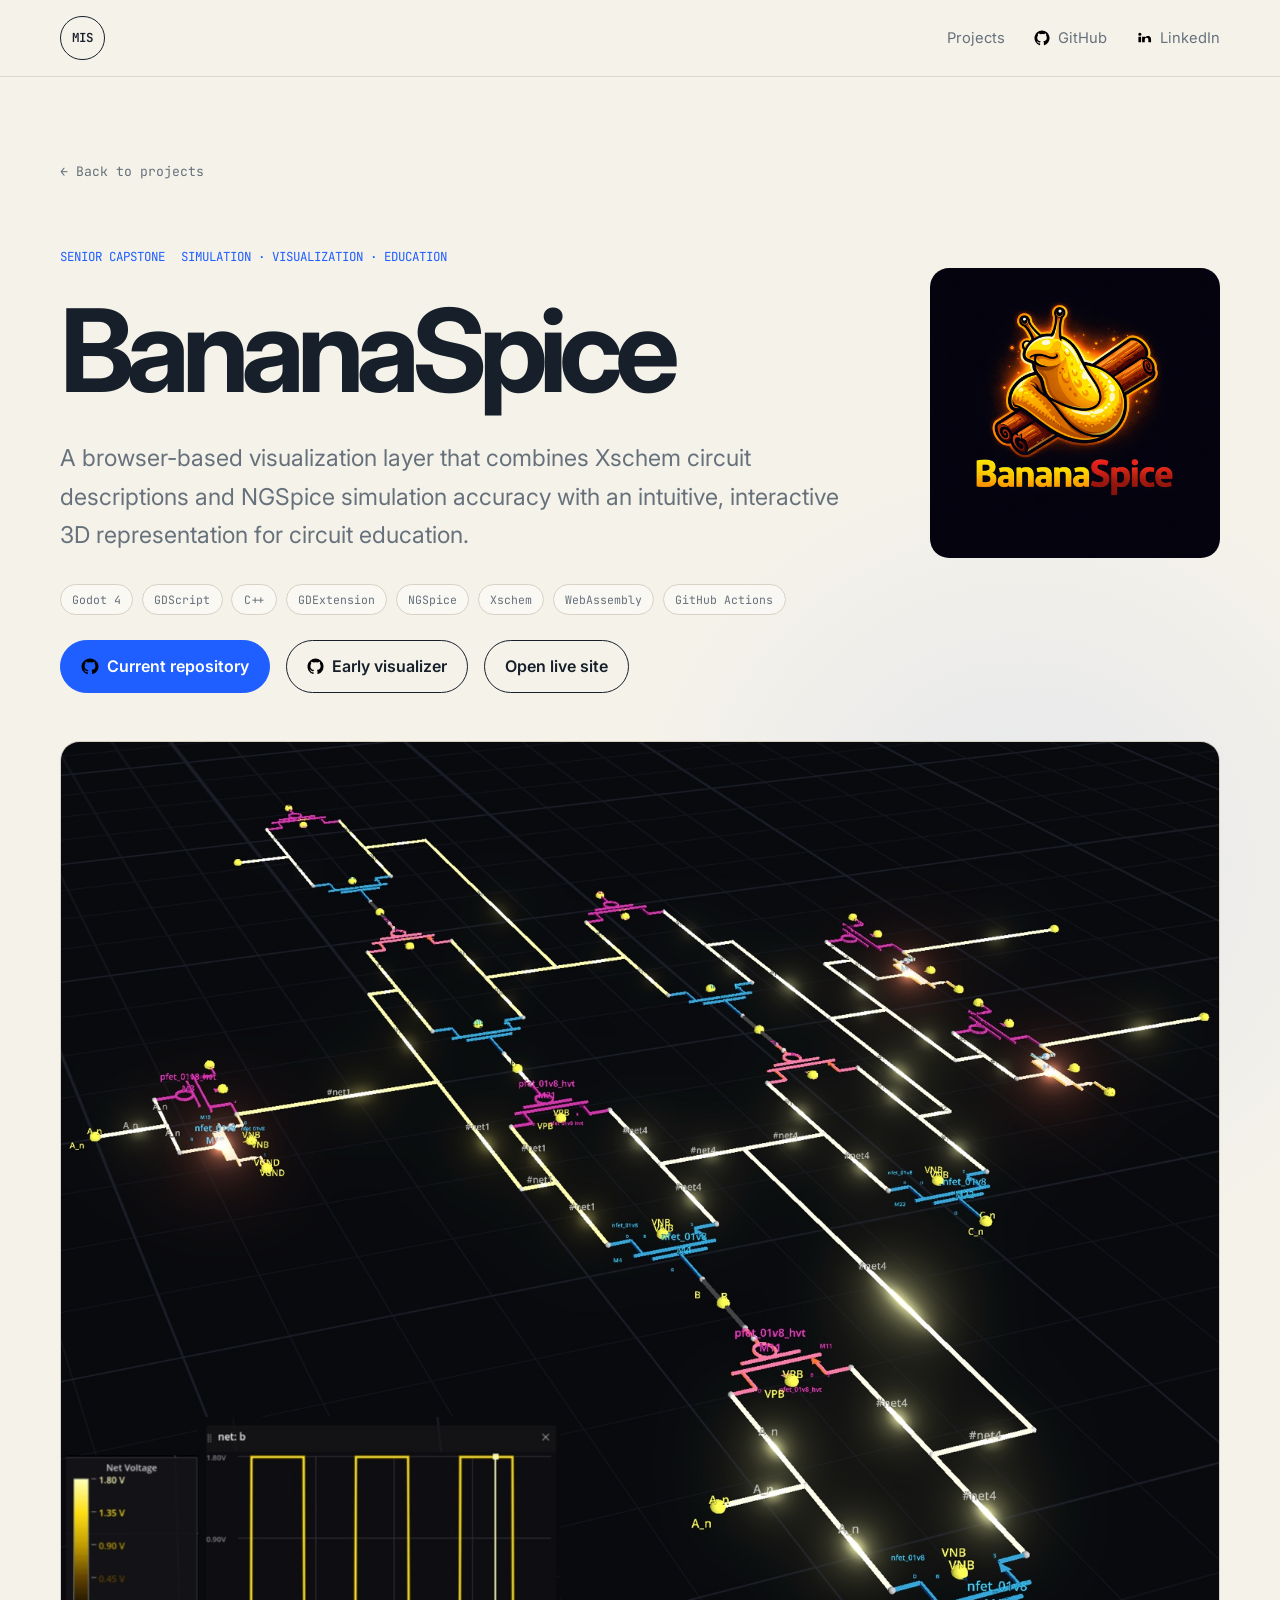
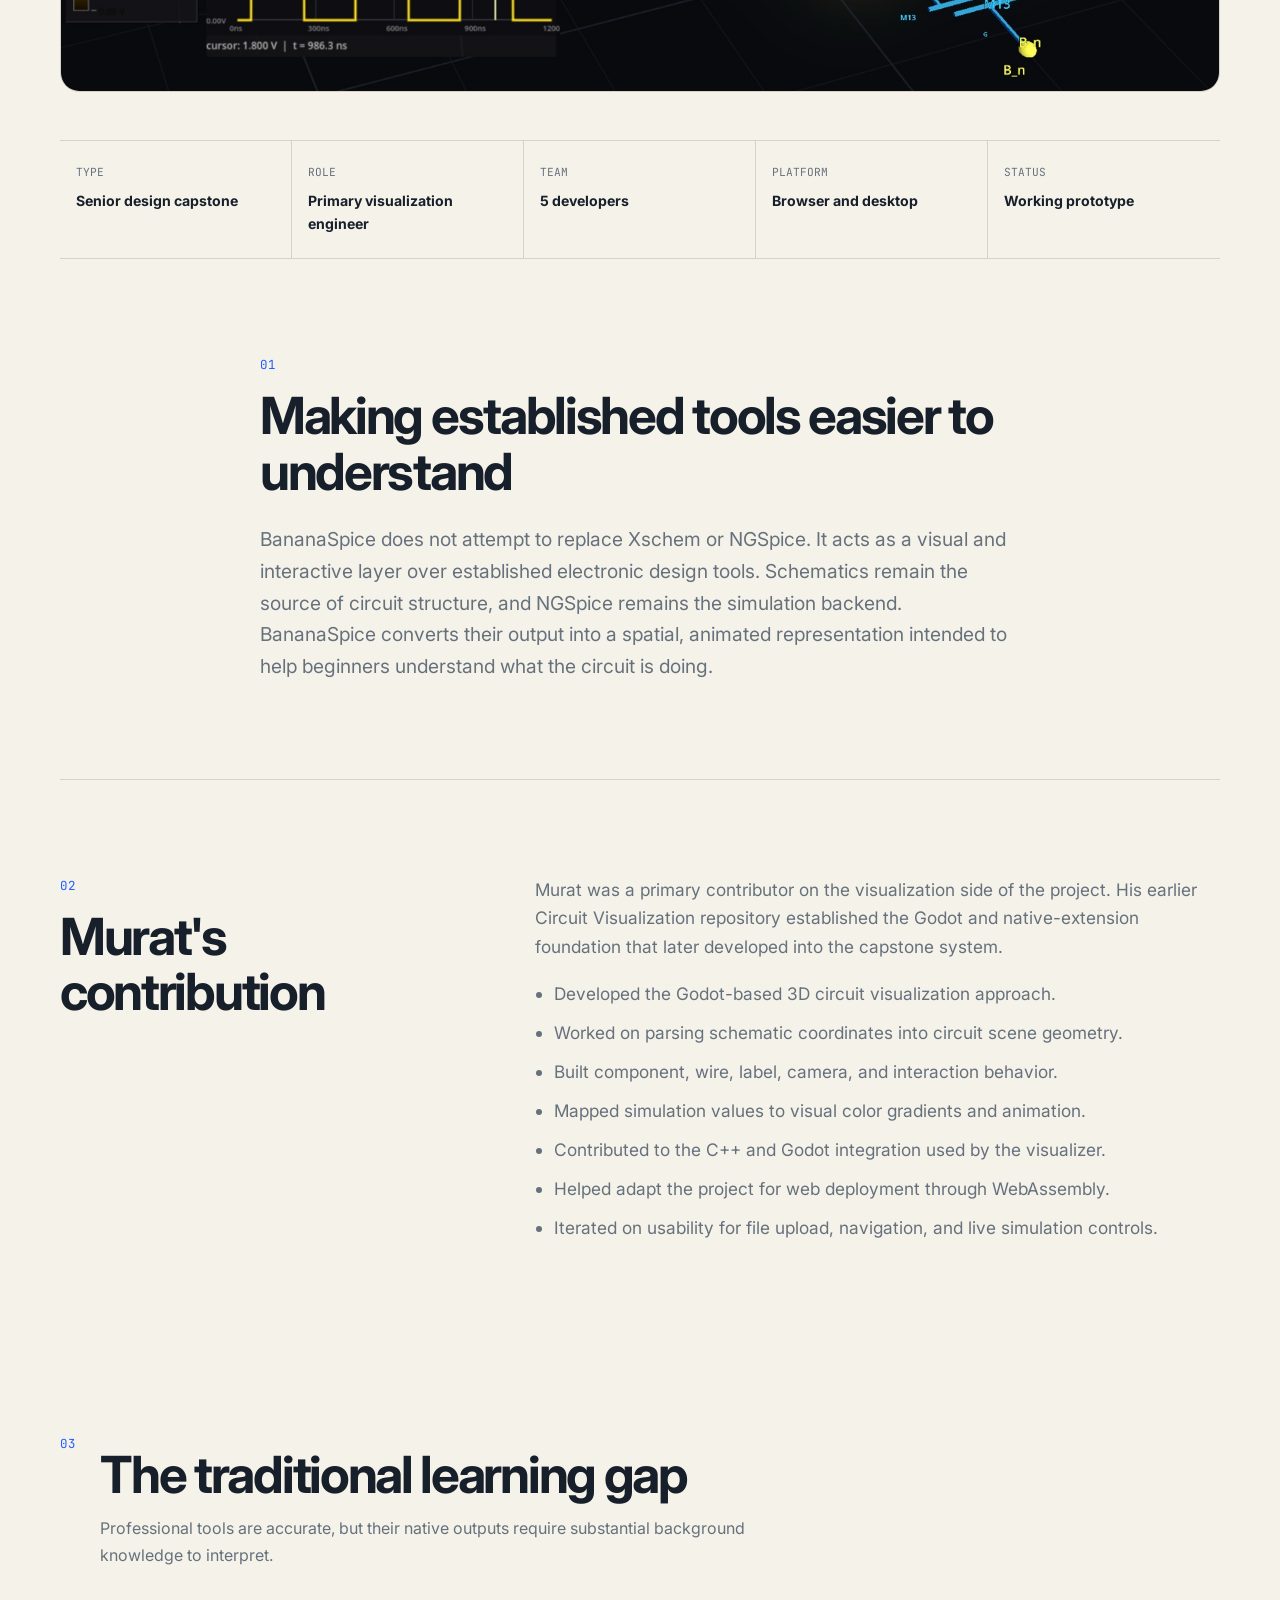
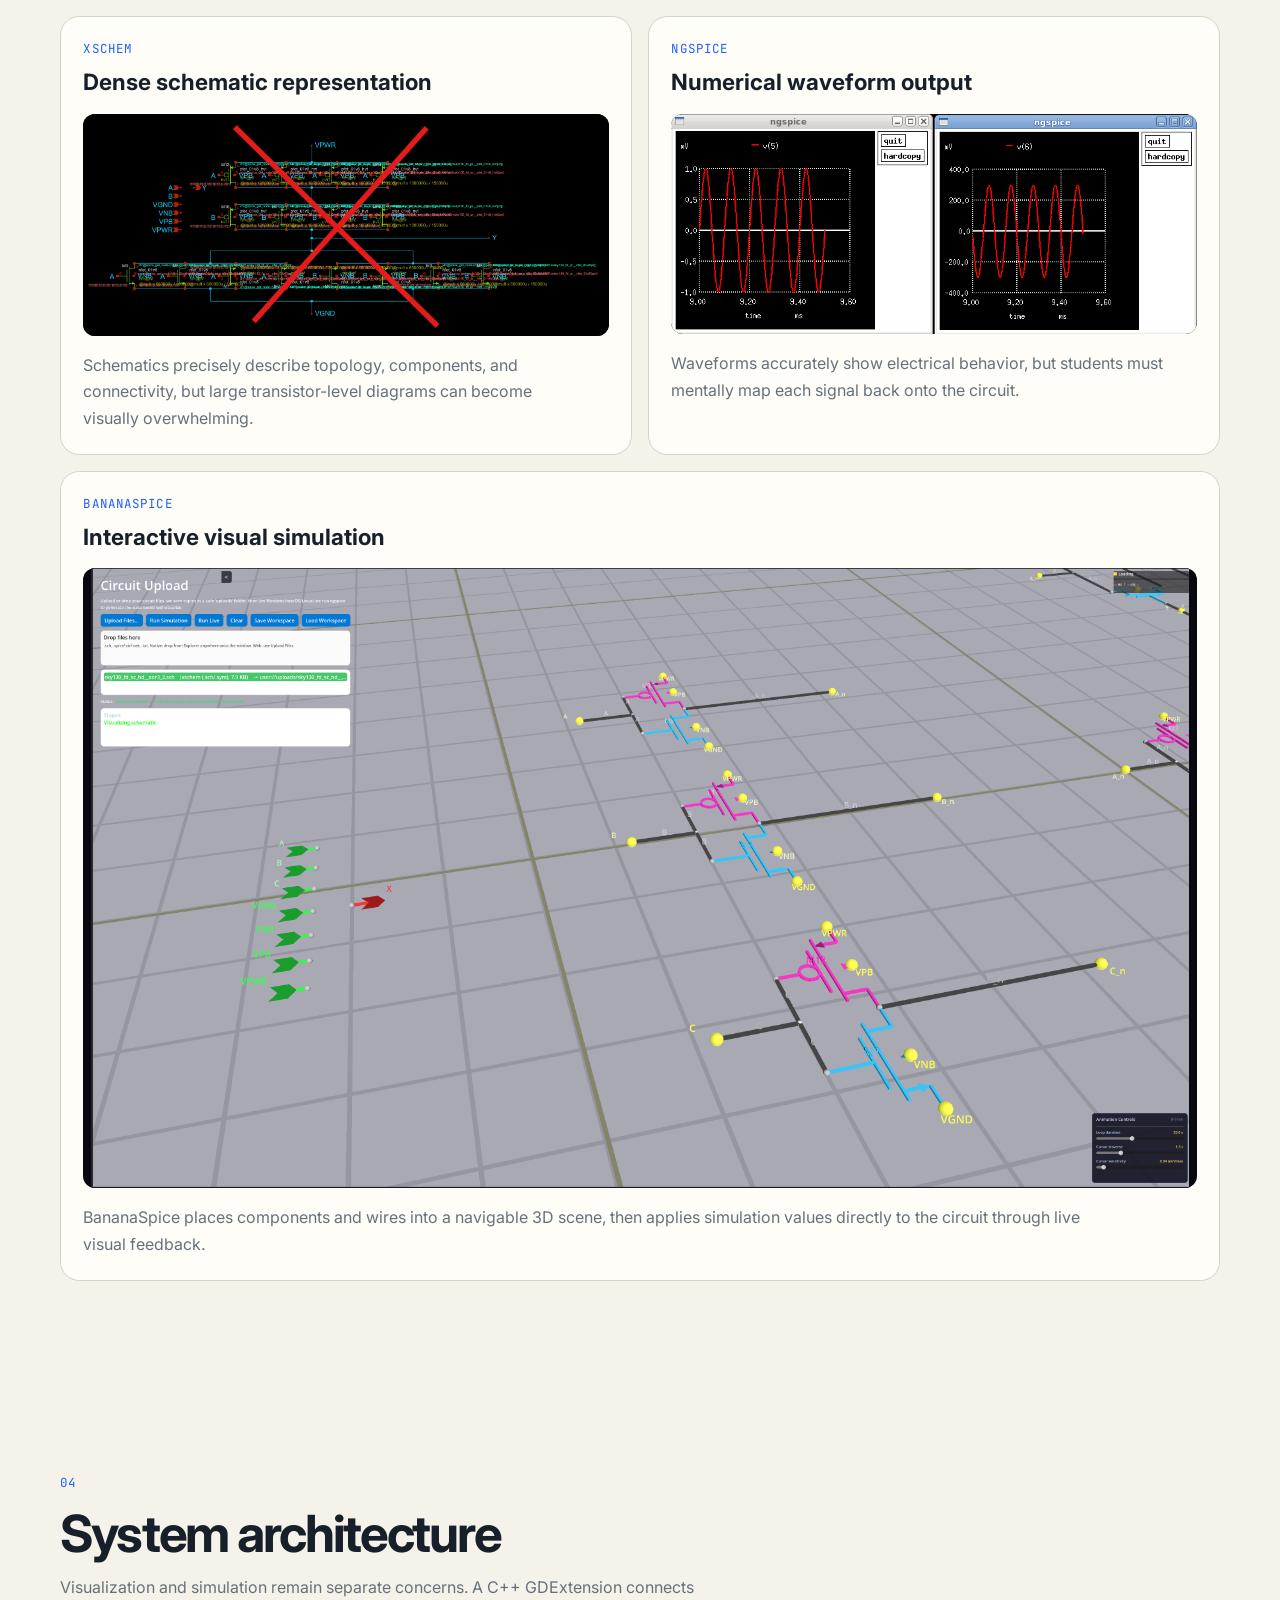
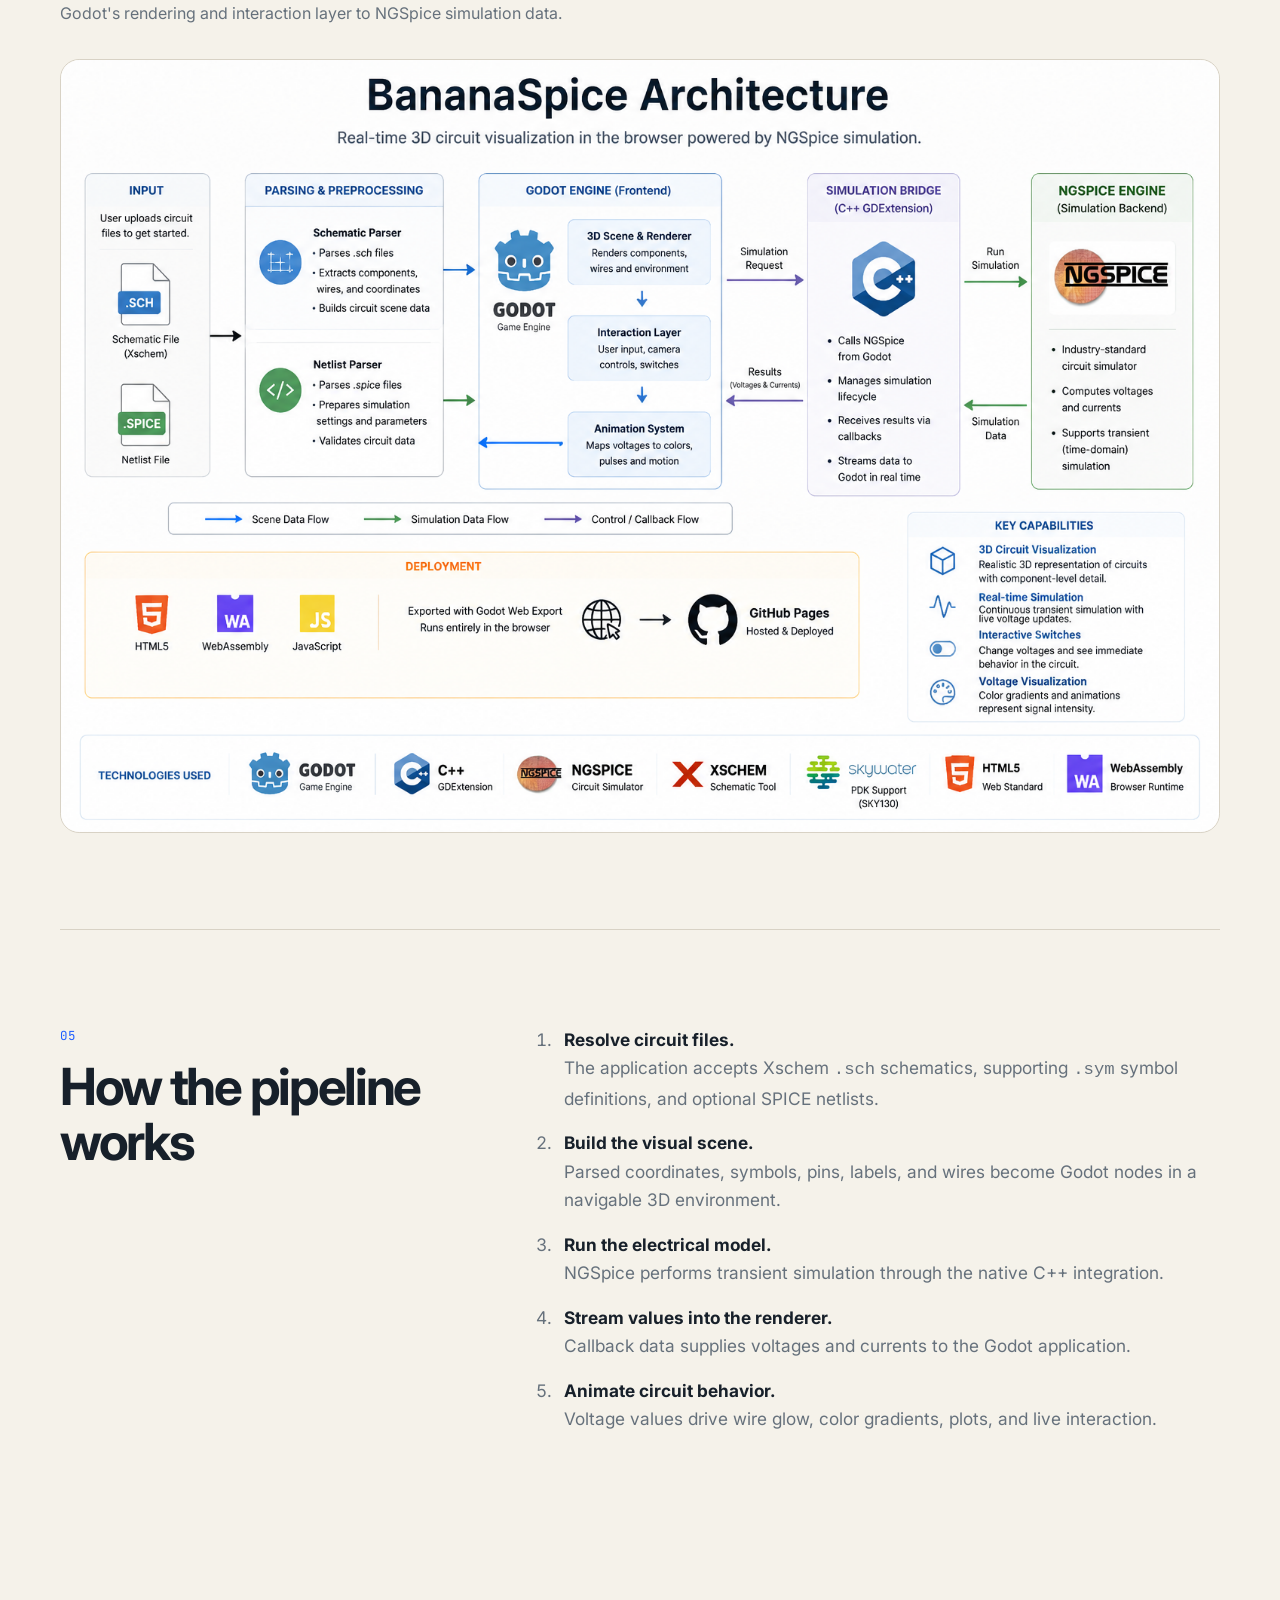
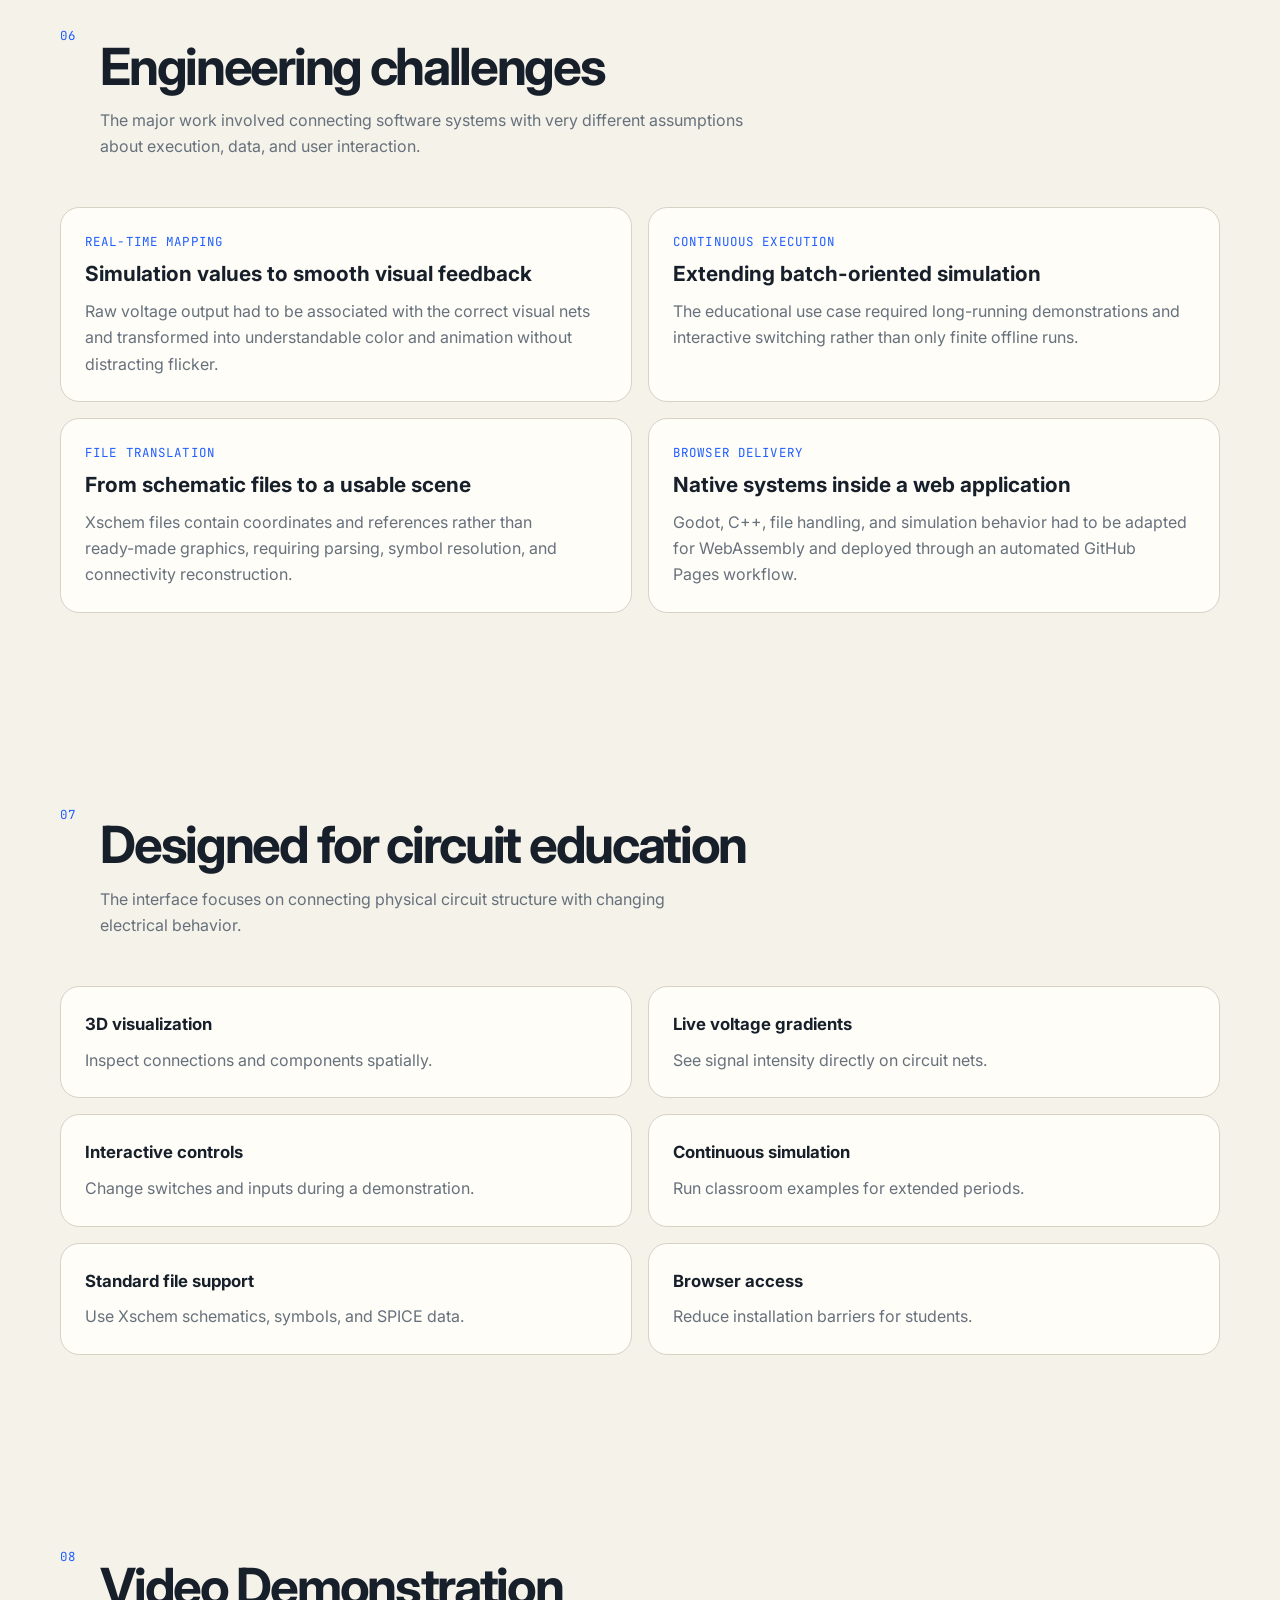
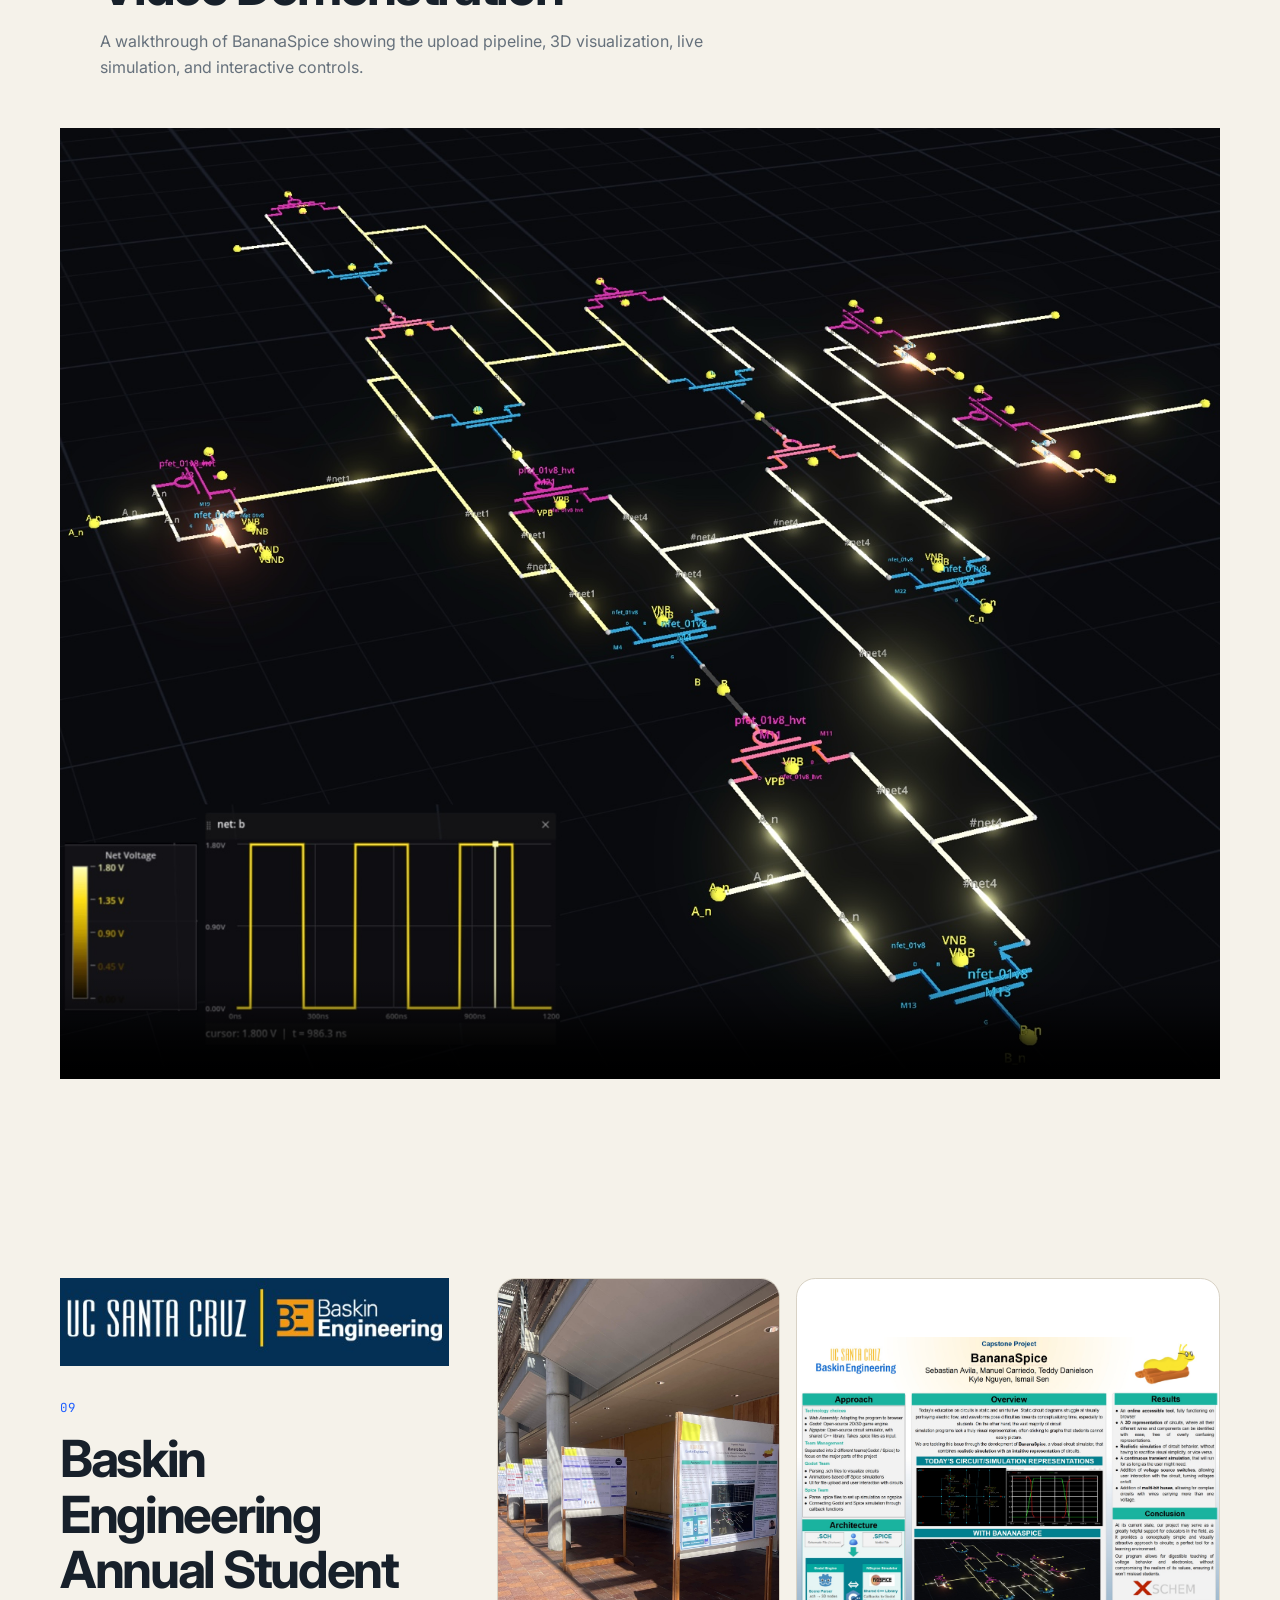
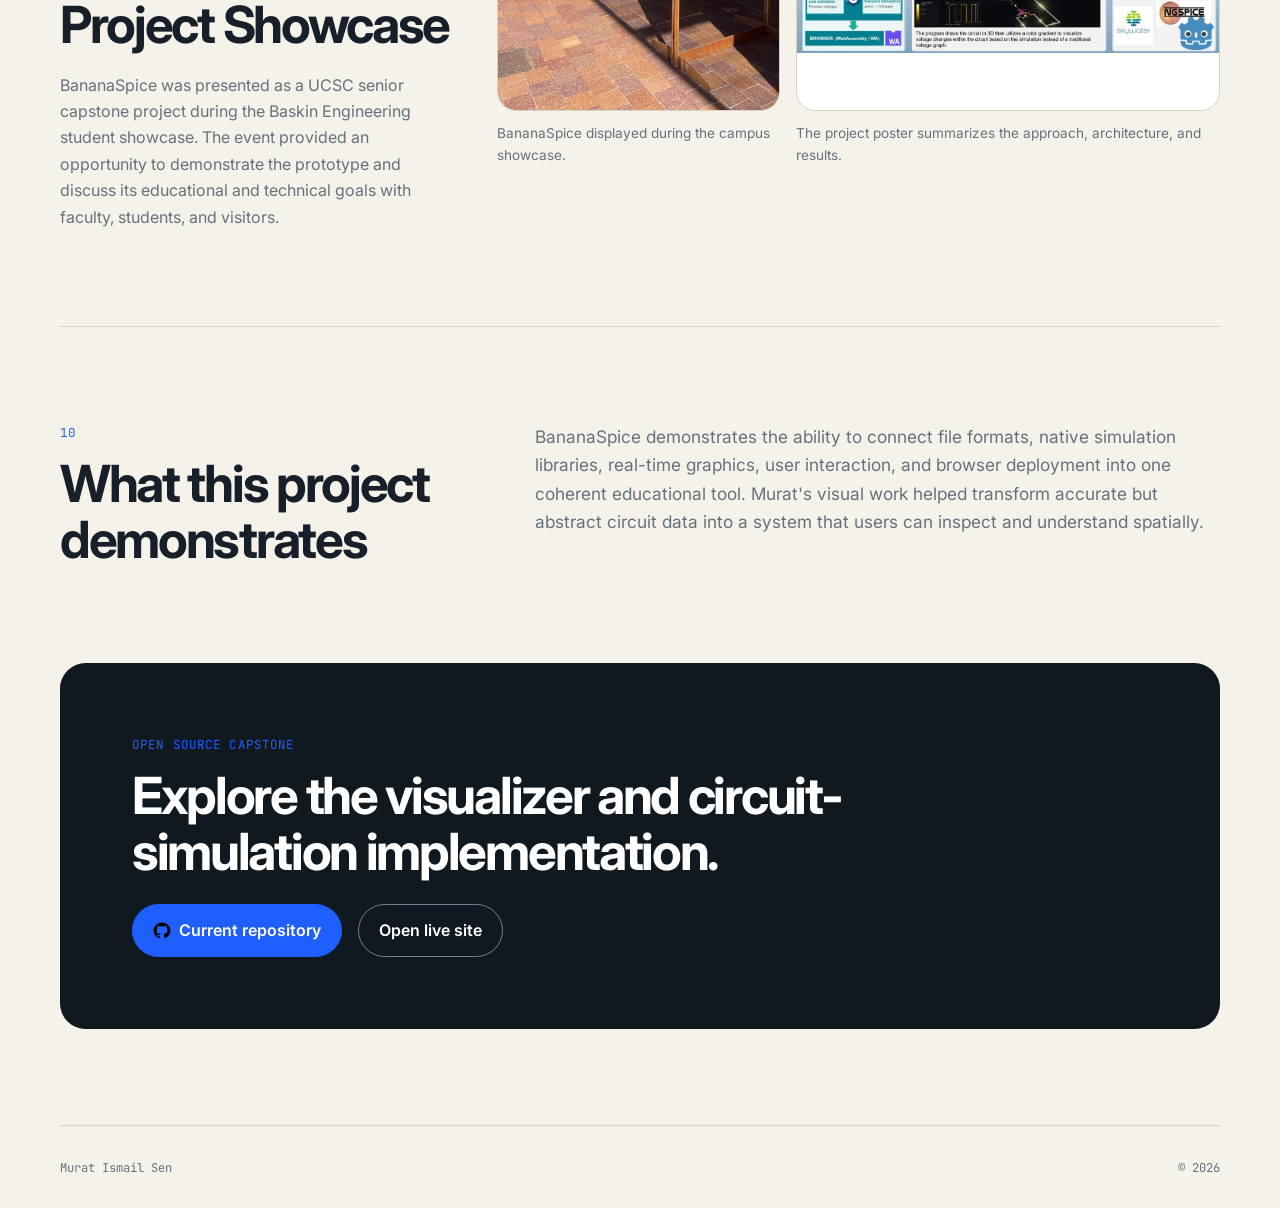
==== commit 4743a219: "Add files via upload" ====
--- a/projects/bananaspice.html
+++ b/projects/bananaspice.html
@@ -29,7 +29,6 @@
       <a class="brand" href="../index.html">MIS</a>
       <div class="nav-links static-links">
         <a href="../index.html#projects">Projects</a>
-        <a href="cybersecurity.html">Cybersecurity</a>
         <a class="icon-link" href="https://github.com/ismilesen" target="_blank" rel="noreferrer">
           <img src="../assets/icons/github.svg" alt="" />
           <span>GitHub</span>
@@ -321,23 +320,27 @@
         <div class="section-heading">
           <p class="section-number">08</p>
           <div>
-            <h2>Video demonstration</h2>
+            <h2>Video Demonstration</h2>
             <p class="section-summary">
-              A demonstration video can be added locally without changing the page layout.
-            </p>
-          </div>
-        </div>
-
-        <div class="video-placeholder" role="group" aria-label="Video demonstration placeholder">
-          <span class="video-play" aria-hidden="true">▶</span>
-          <h3>BananaSpice demonstration</h3>
-          <p>
-            Add the final video as
-            <code>assets/videos/bananaspice-demo.mp4</code>, then replace this placeholder
-            with the provided video element.
-          </p>
-        </div>
-      </section>
+              A walkthrough of BananaSpice showing the upload pipeline,
+              3D visualization, live simulation, and interactive controls.
+            </p>
+          </div>
+        </div>
+
+  <div class="video-container">
+    <video
+      controls
+      playsinline
+      preload="metadata"
+      poster="../assets/images/projects/bananaspice/3d-simulation-live.jpeg"
+      width="100%"
+    >
+      <source src="../assets/videos/bananaspice-demo.mp4" type="video/mp4">
+      Your browser does not support HTML5 video.
+    </video>
+  </div>
+</section>
 
       <section class="project-section container">
         <div class="showcase-layout">
